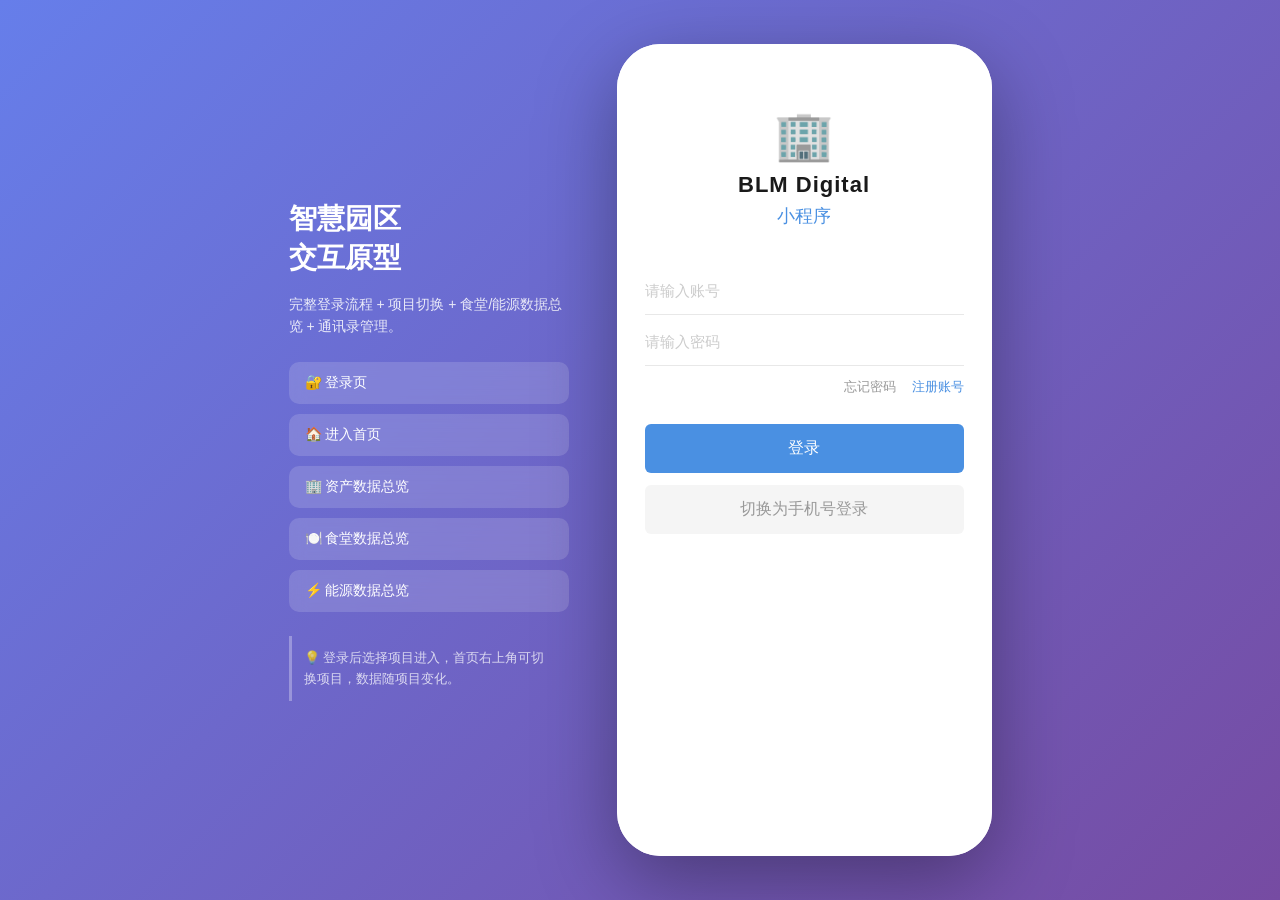
==== prototype/index.html @ b4791359 "机管局小程序" ====
<!DOCTYPE html>
<html lang="zh-CN">
<head>
  <meta charset="UTF-8" />
  <meta name="viewport" content="width=device-width, initial-scale=1.0, maximum-scale=1.0, user-scalable=no" />
  <title>延安东路300号 - 交互原型</title>
  <link rel="stylesheet" href="css/style.css" />
  <link rel="stylesheet" href="css/auth.css" />
</head>
<body>
  <div class="prototype-shell">
    <aside class="sidebar">
      <h1>智慧园区<br/>交互原型</h1>
      <p class="sidebar-desc">完整登录流程 + 项目切换 + 食堂/能源数据总览 + 通讯录管理。</p>
      <div class="guide-list">
        <div class="guide-item" onclick="App.goLogin()">🔐 登录页</div>
        <div class="guide-item" onclick="App.enterApp('p1')">🏠 进入首页</div>
        <div class="guide-item" onclick="App.openSubPage('assetData')">🏢 资产数据总览</div>
        <div class="guide-item" onclick="App.openSubPage('canteenData')">🍽️ 食堂数据总览</div>
        <div class="guide-item" onclick="App.openSubPage('energyData')">⚡ 能源数据总览</div>
      </div>
      <div class="guide-tip">💡 登录后选择项目进入，首页右上角可切换项目，数据随项目变化。</div>
    </aside>

    <div class="phone-frame">
      <div id="status-bar" class="status-bar">
        <span>12:00</span>
        <span class="status-icons">📶 🔋</span>
      </div>

      <div id="nav-bar" class="nav-bar hidden">
        <button class="nav-back" onclick="App.handleBack()">‹ 返回</button>
        <span id="nav-title" class="nav-title"></span>
        <span class="nav-placeholder"></span>
      </div>

      <div id="screen" class="screen"></div>

      <div id="tab-bar" class="tab-bar hidden">
        <div class="tab-item" data-tab="home" onclick="App.switchTab('home')">
          <span class="tab-icon">🏠</span><span>首页</span>
        </div>
        <div class="tab-item" data-tab="collab" onclick="App.switchTab('collab')">
          <span class="tab-icon">🤝</span><span>协作</span>
        </div>
        <div class="tab-item" data-tab="data" onclick="App.switchTab('data')">
          <span class="tab-icon">📊</span><span>数据</span>
        </div>
        <div class="tab-item" data-tab="mine" onclick="App.switchTab('mine')">
          <span class="tab-icon">👤</span><span>我的</span>
        </div>
      </div>
    </div>
  </div>

  <div id="project-mask" class="mask" onclick="App.toggleProjectPicker(false)">
    <div class="picker-panel" onclick="event.stopPropagation()">
      <div class="picker-title">切换项目</div>
      <div id="project-list"></div>
    </div>
  </div>

  <div id="contact-modal" class="mask" onclick="App.closeContactModal()">
    <div class="modal-panel" onclick="event.stopPropagation()">
      <div class="modal-title" id="contact-modal-title">添加联系人</div>
      <div class="form-group"><label>姓名</label><input id="cf-name" placeholder="请输入姓名" /></div>
      <div class="form-group"><label>部门</label><input id="cf-dept" placeholder="请输入部门" /></div>
      <div class="form-group"><label>手机号</label><input id="cf-phone" placeholder="请输入手机号" /></div>
      <div class="modal-actions">
        <button class="btn-secondary" onclick="App.closeContactModal()">取消</button>
        <button class="btn-primary" onclick="App.saveContact()">保存</button>
      </div>
    </div>
  </div>

  <div id="toast" class="toast"></div>
  <script src="js/app.js"></script>
</body>
</html>
---- prototype/css/style.css ----
* { box-sizing: border-box; margin: 0; padding: 0; }

body {
  font-family: -apple-system, BlinkMacSystemFont, 'Segoe UI', 'PingFang SC', 'Microsoft YaHei', sans-serif;
  background: linear-gradient(135deg, #667eea 0%, #764ba2 100%);
  min-height: 100vh;
  color: #333;
}

.prototype-shell {
  display: flex;
  align-items: center;
  justify-content: center;
  gap: 48px;
  min-height: 100vh;
  padding: 32px;
}

.sidebar {
  width: 280px;
  color: #fff;
  flex-shrink: 0;
}

.sidebar h1 {
  font-size: 28px;
  line-height: 1.4;
  margin-bottom: 16px;
}

.sidebar-desc {
  font-size: 14px;
  opacity: 0.85;
  line-height: 1.6;
  margin-bottom: 24px;
}

.guide-list { display: flex; flex-direction: column; gap: 10px; margin-bottom: 24px; }

.guide-item {
  background: rgba(255,255,255,0.15);
  backdrop-filter: blur(8px);
  border-radius: 10px;
  padding: 12px 16px;
  font-size: 14px;
  cursor: pointer;
  transition: background 0.2s;
}

.guide-item:hover { background: rgba(255,255,255,0.28); }

.guide-tip {
  font-size: 13px;
  opacity: 0.75;
  line-height: 1.6;
  padding: 12px;
  border-left: 3px solid rgba(255,255,255,0.4);
}

.phone-frame {
  width: 375px;
  height: 812px;
  background: #F5F6FA;
  border-radius: 44px;
  box-shadow: 0 24px 80px rgba(0,0,0,0.35), inset 0 0 0 2px rgba(255,255,255,0.1);
  overflow: hidden;
  display: flex;
  flex-direction: column;
  position: relative;
  flex-shrink: 0;
}

.phone-notch { display: none; }

.status-bar {
  display: flex;
  justify-content: space-between;
  align-items: center;
  padding: 12px 24px 4px;
  font-size: 13px;
  font-weight: 600;
  background: #E8F4FD;
  flex-shrink: 0;
}

.nav-bar {
  display: flex;
  align-items: center;
  justify-content: space-between;
  padding: 8px 12px;
  background: #fff;
  border-bottom: 1px solid #eee;
  flex-shrink: 0;
}

.nav-bar.hidden { display: none; }

.nav-back {
  border: none;
  background: none;
  font-size: 16px;
  color: #4A90E2;
  cursor: pointer;
  padding: 4px 8px;
}

.nav-title { font-size: 16px; font-weight: 600; }

.nav-placeholder { width: 48px; }

.screen {
  flex: 1;
  overflow-y: auto;
  overflow-x: hidden;
  -webkit-overflow-scrolling: touch;
}

.screen::-webkit-scrollbar { width: 0; }

.tab-bar {
  display: flex;
  background: #fff;
  border-top: 1px solid #eee;
  padding: 6px 0 20px;
  flex-shrink: 0;
}

.tab-item {
  flex: 1;
  display: flex;
  flex-direction: column;
  align-items: center;
  gap: 2px;
  font-size: 11px;
  color: #999;
  cursor: pointer;
  padding: 4px 0;
  transition: color 0.2s;
}

.tab-item.active { color: #4A90E2; }

.tab-icon { font-size: 22px; }

/* Home */
.home-header {
  display: flex;
  align-items: center;
  justify-content: space-between;
  padding: 8px 16px 12px;
  background: linear-gradient(180deg, #E8F4FD, #D6EBFA);
}

.project-switcher {
  display: flex;
  align-items: center;
  gap: 4px;
  cursor: pointer;
}

.project-name {
  font-size: 16px;
  font-weight: 600;
  max-width: 200px;
  overflow: hidden;
  text-overflow: ellipsis;
  white-space: nowrap;
}

.arrow { font-size: 10px; color: #666; }

.notify-btn {
  position: relative;
  font-size: 22px;
  cursor: pointer;
  padding: 4px;
}

.badge {
  position: absolute;
  top: -2px;
  right: -6px;
  min-width: 16px;
  height: 16px;
  background: #FF4D4F;
  color: #fff;
  font-size: 10px;
  border-radius: 8px;
  display: flex;
  align-items: center;
  justify-content: center;
  padding: 0 4px;
}

.carousel-wrap {
  position: relative;
  background: linear-gradient(180deg, #D6EBFA, #F5F6FA);
  padding: 0 16px 12px;
  overflow: hidden;
}

.carousel-track {
  display: flex;
  transition: transform 0.5s ease;
}

.carousel-slide {
  min-width: 100%;
  height: 160px;
  border-radius: 12px;
  overflow: hidden;
  position: relative;
}

.carousel-slide img {
  width: 100%;
  height: 100%;
  object-fit: cover;
}

.carousel-caption {
  position: absolute;
  bottom: 0;
  left: 0;
  right: 0;
  padding: 12px 16px;
  background: linear-gradient(transparent, rgba(0,0,0,0.55));
  color: #fff;
  font-size: 13px;
}

.carousel-dots {
  display: flex;
  justify-content: center;
  gap: 6px;
  margin-top: 8px;
}

.carousel-dot {
  width: 6px;
  height: 6px;
  border-radius: 50%;
  background: rgba(0,0,0,0.2);
  cursor: pointer;
  transition: all 0.3s;
}

.carousel-dot.active {
  width: 18px;
  border-radius: 3px;
  background: #4A90E2;
}

.page-body { padding: 0 12px 16px; }

.card {
  background: #fff;
  border-radius: 12px;
  padding: 16px;
  margin-bottom: 10px;
  box-shadow: 0 1px 6px rgba(0,0,0,0.04);
}

.card-title {
  font-size: 16px;
  font-weight: 600;
  margin-bottom: 12px;
  display: flex;
  justify-content: space-between;
  align-items: center;
}

.more { font-size: 12px; color: #4A90E2; font-weight: 400; cursor: pointer; }

.overview-grid {
  display: grid;
  grid-template-columns: 1fr 1fr;
  gap: 10px;
}

.overview-item {
  background: #F8FAFC;
  border-radius: 8px;
  padding: 12px;
  text-align: center;
}

.ov-val { font-size: 22px; font-weight: 700; margin-bottom: 4px; }
.ov-val.highlight { color: #FF6B35; }
.ov-val.pass { color: #52C41A; font-size: 18px; }
.ov-val.small { font-size: 14px; }
.ov-label { font-size: 12px; color: #999; }

.asset-stats {
  display: flex;
  justify-content: space-around;
  padding-bottom: 12px;
  margin-bottom: 12px;
  border-bottom: 1px solid #f0f0f0;
  text-align: center;
}

.as-num { font-size: 18px; font-weight: 700; }
.as-num.green { color: #52C41A; }
.as-num.orange { color: #FA8C16; }
.as-num.gray { color: #999; }
.as-label { font-size: 11px; color: #999; margin-top: 2px; }

.icon-grid { display: grid; gap: 8px; }
.icon-grid.cols-3 { grid-template-columns: repeat(3, 1fr); }
.icon-grid.cols-4 { grid-template-columns: repeat(4, 1fr); }

.icon-item {
  display: flex;
  flex-direction: column;
  align-items: center;
  padding: 8px 4px;
  cursor: pointer;
  border-radius: 8px;
  transition: background 0.15s;
}

.icon-item:active { background: #f5f5f5; }

.icon-emoji { font-size: 28px; margin-bottom: 4px; }

.icon-circle {
  width: 48px;
  height: 48px;
  border-radius: 12px;
  display: flex;
  align-items: center;
  justify-content: center;
  font-size: 22px;
  margin-bottom: 6px;
}

.icon-name { font-size: 11px; color: #666; }
.icon-count { font-size: 14px; font-weight: 600; color: #4A90E2; }

.energy-row, .canteen-row {
  display: flex;
  align-items: center;
  text-align: center;
}

.energy-row > div, .canteen-row > div { flex: 1; }

.divider { width: 1px; height: 36px; background: #eee; }

.en-label, .can-label { font-size: 13px; color: #666; margin-bottom: 6px; }
.en-val { font-size: 22px; font-weight: 700; color: #4A90E2; }
.status-pass { color: #52C41A; font-weight: 500; font-size: 14px; }

/* Collab / Mine headers */
.sub-header { padding: 20px 16px 12px; }
.sub-header-title { font-size: 22px; font-weight: 700; margin-bottom: 4px; }
.sub-header-desc { font-size: 13px; color: #999; }

.menu-card {
  display: flex;
  align-items: center;
  background: #fff;
  border-radius: 12px;
  padding: 16px;
  margin-bottom: 10px;
  box-shadow: 0 1px 6px rgba(0,0,0,0.04);
  cursor: pointer;
  transition: transform 0.1s;
}

.menu-card:active { transform: scale(0.98); }

.menu-icon {
  width: 44px;
  height: 44px;
  border-radius: 12px;
  display: flex;
  align-items: center;
  justify-content: center;
  font-size: 22px;
  margin-right: 12px;
}

.menu-icon.todo { background: #FFF7E6; }
.menu-icon.workorder { background: #E6F7FF; }
.menu-icon.message { background: #F9F0FF; }

.menu-info { flex: 1; }
.menu-name { font-size: 16px; font-weight: 600; margin-bottom: 2px; }
.menu-desc { font-size: 12px; color: #999; }

.menu-right { display: flex; align-items: center; gap: 8px; }
.chevron { color: #ccc; font-size: 20px; }

/* Data */
.stats-grid {
  display: grid;
  grid-template-columns: 1fr 1fr;
  gap: 10px;
}

.stat-box {
  background: #F8FAFC;
  border-radius: 8px;
  padding: 14px;
  text-align: center;
}

.stat-val { font-size: 22px; font-weight: 700; color: #4A90E2; margin-bottom: 4px; }
.stat-val.small { font-size: 16px; }
.stat-label { font-size: 12px; color: #999; }

.module-header {
  display: flex;
  justify-content: space-between;
  align-items: center;
  margin-bottom: 10px;
}

.module-title { font-size: 16px; font-weight: 600; }

.trend {
  font-size: 12px;
  padding: 2px 8px;
  border-radius: 4px;
}

.trend.up { color: #52C41A; background: #F6FFED; }
.trend.down { color: #FF4D4F; background: #FFF1F0; }

.module-total {
  display: flex;
  align-items: baseline;
  gap: 8px;
  padding-bottom: 10px;
  margin-bottom: 10px;
  border-bottom: 1px solid #f0f0f0;
}

.total-label { font-size: 13px; color: #999; }
.total-value { font-size: 24px; font-weight: 700; }

.module-item {
  display: flex;
  justify-content: space-between;
  padding: 6px 0;
  font-size: 14px;
}

.item-name { color: #666; }
.item-value { font-weight: 600; }

/* Mine */
.profile-header {
  display: flex;
  align-items: center;
  padding: 28px 20px 24px;
  background: linear-gradient(135deg, #4A90E2, #67B8FF);
}

.avatar {
  width: 64px;
  height: 64px;
  border-radius: 50%;
  background: rgba(255,255,255,0.3);
  border: 2px solid rgba(255,255,255,0.6);
  display: flex;
  align-items: center;
  justify-content: center;
  font-size: 26px;
  font-weight: 700;
  color: #fff;
  margin-right: 14px;
}

.profile-name { font-size: 22px; font-weight: 700; color: #fff; margin-bottom: 4px; }
.profile-role { font-size: 13px; color: rgba(255,255,255,0.85); }

.info-card { margin-top: -8px; position: relative; z-index: 1; }

.info-row {
  display: flex;
  justify-content: space-between;
  padding: 14px 0;
  border-bottom: 1px solid #f5f5f5;
  font-size: 14px;
}

.info-row:last-child { border-bottom: none; }
.info-label { color: #999; }
.info-value { font-weight: 500; max-width: 200px; text-align: right; }

.list-row {
  display: flex;
  align-items: center;
  background: #fff;
  border-radius: 12px;
  padding: 14px 16px;
  margin-bottom: 8px;
  cursor: pointer;
  box-shadow: 0 1px 6px rgba(0,0,0,0.04);
}

.list-row:active { background: #fafafa; }
.list-row-icon { font-size: 22px; margin-right: 12px; }
.list-row-name { flex: 1; font-size: 15px; }

/* Sub pages */
.list-card {
  background: #fff;
  border-radius: 12px;
  padding: 14px 16px;
  margin-bottom: 8px;
  box-shadow: 0 1px 6px rgba(0,0,0,0.04);
  cursor: pointer;
}

.list-card.unread { background: #FAFCFF; }
.list-card.unread-notify { background: #FFFAF0; border-left: 3px solid #FA8C16; }

.list-card-header {
  display: flex;
  justify-content: space-between;
  margin-bottom: 6px;
}

.list-card-title { font-size: 15px; font-weight: 600; }
.list-card-time { font-size: 12px; color: #999; }
.list-card-desc { font-size: 13px; color: #666; line-height: 1.5; }

.todo-dot {
  width: 8px;
  height: 8px;
  border-radius: 50%;
  background: #FF6B35;
  display: inline-block;
  margin-right: 8px;
}

.tag {
  display: inline-block;
  font-size: 11px;
  color: #4A90E2;
  background: #E6F4FF;
  padding: 2px 8px;
  border-radius: 4px;
  margin-right: 8px;
}

.status-tag {
  font-size: 11px;
  padding: 2px 8px;
  border-radius: 4px;
}

.status-tag.waiting { color: #FA8C16; background: #FFF7E6; }
.status-tag.processing { color: #4A90E2; background: #E6F4FF; }
.status-tag.done { color: #52C41A; background: #F6FFED; }

.msg-row {
  display: flex;
  align-items: flex-start;
  gap: 12px;
}

.msg-avatar {
  width: 40px;
  height: 40px;
  border-radius: 50%;
  background: #4A90E2;
  color: #fff;
  display: flex;
  align-items: center;
  justify-content: center;
  font-weight: 600;
  flex-shrink: 0;
}

.contact-row {
  display: flex;
  align-items: center;
  background: #fff;
  border-radius: 12px;
  padding: 12px 16px;
  margin-bottom: 8px;
  box-shadow: 0 1px 4px rgba(0,0,0,0.03);
}

.contact-avatar {
  width: 40px;
  height: 40px;
  border-radius: 50%;
  background: linear-gradient(135deg, #4A90E2, #67B8FF);
  color: #fff;
  display: flex;
  align-items: center;
  justify-content: center;
  font-weight: 600;
  margin-right: 12px;
}

.contact-info { flex: 1; }
.contact-name { font-size: 15px; font-weight: 600; }
.contact-dept { font-size: 12px; color: #999; }

.call-btn {
  font-size: 22px;
  cursor: pointer;
  padding: 4px;
}

.search-box {
  margin: 0 12px 8px;
  background: #fff;
  border-radius: 20px;
  padding: 10px 16px;
}

.search-box input {
  border: none;
  outline: none;
  width: 100%;
  font-size: 14px;
  background: #F5F6FA;
  border-radius: 16px;
  padding: 8px 14px;
}

.profile-detail .info-row { padding: 16px 0; }

.empty { text-align: center; color: #999; padding: 40px; font-size: 14px; }

/* Modal */
.mask {
  display: none;
  position: fixed;
  inset: 0;
  background: rgba(0,0,0,0.4);
  z-index: 100;
  align-items: flex-start;
  justify-content: center;
  padding-top: 120px;
}

.mask.show { display: flex; }

.picker-panel {
  background: #fff;
  width: 340px;
  border-radius: 0 0 16px 16px;
  overflow: hidden;
}

.picker-title {
  font-size: 13px;
  color: #999;
  padding: 12px 20px 8px;
}

.picker-item {
  display: flex;
  justify-content: space-between;
  align-items: center;
  padding: 14px 20px;
  cursor: pointer;
  font-size: 15px;
}

.picker-item:hover { background: #f5f5f5; }
.picker-item.active { color: #4A90E2; background: #F0F7FF; }

.toast {
  position: fixed;
  bottom: 80px;
  left: 50%;
  transform: translateX(-50%) translateY(20px);
  background: rgba(0,0,0,0.75);
  color: #fff;
  padding: 10px 20px;
  border-radius: 20px;
  font-size: 14px;
  opacity: 0;
  transition: all 0.3s;
  z-index: 200;
  pointer-events: none;
  white-space: nowrap;
}

.toast.show {
  opacity: 1;
  transform: translateX(-50%) translateY(0);
}

@media (max-width: 768px) {
  .prototype-shell {
    flex-direction: column;
    padding: 16px;
    gap: 20px;
  }
  .sidebar { width: 100%; text-align: center; }
  .guide-list { flex-direction: row; flex-wrap: wrap; justify-content: center; }
  .phone-frame {
    width: 100%;
    max-width: 375px;
    height: 80vh;
    border-radius: 24px;
  }
}
---- prototype/css/auth.css ----
/* Auth pages */
.auth-page {
  min-height: 100%;
  background: #fff;
  padding: 24px 28px 32px;
}

.auth-logo {
  text-align: center;
  padding: 40px 0 32px;
}

.auth-logo-icon {
  font-size: 48px;
  margin-bottom: 8px;
}

.auth-logo-text {
  font-size: 22px;
  font-weight: 700;
  color: #1a1a1a;
  letter-spacing: 1px;
}

.auth-logo-sub {
  font-size: 18px;
  color: #4A90E2;
  margin-top: 6px;
  font-weight: 500;
}

.auth-form { margin-top: 8px; }

.auth-input-wrap {
  border-bottom: 1px solid #e8e8e8;
  padding: 14px 0;
  margin-bottom: 4px;
}

.auth-input-wrap input {
  width: 100%;
  border: none;
  outline: none;
  font-size: 15px;
  background: transparent;
}

.auth-input-wrap input::placeholder { color: #ccc; }

.auth-links {
  display: flex;
  justify-content: flex-end;
  gap: 16px;
  margin: 12px 0 28px;
  font-size: 13px;
}

.auth-links a { color: #999; cursor: pointer; text-decoration: none; }
.auth-links a.primary { color: #4A90E2; }

.btn-block {
  width: 100%;
  border: none;
  border-radius: 6px;
  padding: 14px;
  font-size: 16px;
  cursor: pointer;
  margin-bottom: 12px;
}

.btn-primary { background: #4A90E2; color: #fff; }
.btn-primary:active { background: #3a7bc8; }
.btn-secondary { background: #f0f0f0; color: #666; }
.btn-outline { background: #f5f5f5; color: #999; }

/* Forgot / Register */
.form-page {
  min-height: 100%;
  background: #E8F4FD;
  padding: 16px 20px 32px;
}

.form-page-title {
  text-align: center;
  font-size: 17px;
  font-weight: 600;
  padding: 12px 0 20px;
}

.form-group {
  margin-bottom: 16px;
}

.form-group label {
  display: block;
  font-size: 14px;
  color: #333;
  margin-bottom: 8px;
}

.form-group input {
  width: 100%;
  border: none;
  border-radius: 8px;
  padding: 14px 16px;
  font-size: 14px;
  background: #fff;
  outline: none;
}

.form-hint {
  font-size: 12px;
  color: #999;
  margin-top: 6px;
  line-height: 1.5;
}

.form-hint.warn { color: #FF6B35; }

.input-with-btn {
  display: flex;
  gap: 10px;
}

.input-with-btn input { flex: 1; }

.btn-code {
  white-space: nowrap;
  border: 1px solid #4A90E2;
  background: #fff;
  color: #4A90E2;
  border-radius: 8px;
  padding: 0 14px;
  font-size: 13px;
  cursor: pointer;
}

.pwd-toggle {
  position: relative;
}

.pwd-toggle input { padding-right: 40px; }

.pwd-eye {
  position: absolute;
  right: 14px;
  top: 50%;
  transform: translateY(-50%);
  cursor: pointer;
  color: #999;
  font-size: 16px;
}

/* Project select */
.select-project-page {
  min-height: 100%;
  background: #E8F4FD;
  padding: 20px;
  display: flex;
  flex-direction: column;
}

.select-welcome {
  font-size: 22px;
  font-weight: 700;
  color: #4A90E2;
  margin: 20px 0 8px;
  line-height: 1.4;
}

.select-hint {
  font-size: 14px;
  color: #666;
  margin-bottom: 24px;
}

.project-card {
  display: flex;
  align-items: center;
  background: #fff;
  border: 2px solid #e8e8e8;
  border-radius: 10px;
  padding: 16px;
  margin-bottom: 12px;
  cursor: pointer;
  transition: border-color 0.2s;
}

.project-card.selected {
  border-color: #4A90E2;
  background: #F0F7FF;
}

.project-card-icon {
  width: 48px;
  height: 48px;
  border: 1px solid #ddd;
  border-radius: 8px;
  display: flex;
  align-items: center;
  justify-content: center;
  font-size: 24px;
  margin-right: 14px;
  background: #fafafa;
}

.project-card-info { flex: 1; }
.project-card-name { font-size: 16px; font-weight: 600; margin-bottom: 4px; }
.project-card-meta { font-size: 12px; color: #999; }

.select-enter {
  margin-top: auto;
  padding-top: 24px;
}

/* Collab icon grid */
.collab-grid {
  display: grid;
  grid-template-columns: repeat(3, 1fr);
  gap: 16px;
  padding: 8px 0;
}

.collab-grid.cols-2 {
  grid-template-columns: repeat(2, 1fr);
  max-width: 240px;
  margin: 0 auto;
}

.collab-icon-item {
  display: flex;
  flex-direction: column;
  align-items: center;
  cursor: pointer;
  position: relative;
}

.collab-icon-box {
  width: 56px;
  height: 56px;
  border-radius: 16px;
  display: flex;
  align-items: center;
  justify-content: center;
  font-size: 26px;
  margin-bottom: 8px;
}

.collab-icon-box.todo { background: #FFF7E6; }
.collab-icon-box.workorder { background: #E6F7FF; }
.collab-icon-box.message { background: #F9F0FF; }

.collab-icon-name { font-size: 13px; color: #333; }

.collab-icon-item .badge {
  position: absolute;
  top: -2px;
  right: calc(50% - 36px);
}

/* Data overview pages */
.data-overview-page { background: #F5F6FA; min-height: 100%; }

.seg-tabs {
  display: flex;
  background: #fff;
  border-bottom: 1px solid #eee;
}

.seg-tab {
  flex: 1;
  text-align: center;
  padding: 14px;
  font-size: 15px;
  color: #666;
  cursor: pointer;
  position: relative;
}

.seg-tab.active { color: #4A90E2; font-weight: 600; }

.seg-tab.active::after {
  content: '';
  position: absolute;
  bottom: 0;
  left: 50%;
  transform: translateX(-50%);
  width: 40px;
  height: 3px;
  background: #4A90E2;
  border-radius: 2px;
}

.kpi-row {
  display: grid;
  grid-template-columns: repeat(4, 1fr);
  gap: 8px;
  padding: 16px 12px;
  background: #fff;
}

.kpi-item { text-align: center; }
.kpi-val { font-size: 16px; font-weight: 700; margin-bottom: 4px; }
.kpi-val.blue { color: #4A90E2; }
.kpi-val.orange { color: #FA8C16; }
.kpi-label { font-size: 10px; color: #999; line-height: 1.3; }

.chart-card {
  background: #fff;
  margin: 10px 12px;
  border-radius: 12px;
  padding: 16px;
  box-shadow: 0 1px 4px rgba(0,0,0,0.04);
}

.chart-card-header {
  display: flex;
  justify-content: space-between;
  align-items: center;
  margin-bottom: 16px;
}

.chart-card-title { font-size: 15px; font-weight: 600; }

.toggle-group {
  display: flex;
  background: #f5f5f5;
  border-radius: 6px;
  overflow: hidden;
}

.toggle-btn {
  padding: 4px 12px;
  font-size: 12px;
  color: #666;
  cursor: pointer;
  border: none;
  background: transparent;
}

.toggle-btn.active {
  background: #4A90E2;
  color: #fff;
  border-radius: 6px;
}

.pie-wrap {
  display: flex;
  align-items: center;
  justify-content: center;
  position: relative;
  padding: 12px 0;
}

.pie-center {
  position: absolute;
  text-align: center;
  font-size: 12px;
  color: #666;
}

.pie-center strong { display: block; font-size: 18px; color: #333; }

.monitor-row {
  display: flex;
  justify-content: space-around;
  text-align: center;
}

.monitor-item .mon-label { font-size: 12px; color: #666; margin-bottom: 8px; }

.filter-group {
  display: flex;
  gap: 6px;
}

.filter-btn {
  padding: 4px 10px;
  font-size: 12px;
  border: 1px solid #e8e8e8;
  border-radius: 4px;
  background: #fff;
  color: #666;
  cursor: pointer;
}

.filter-btn.active {
  background: #4A90E2;
  color: #fff;
  border-color: #4A90E2;
}

.energy-summary {
  display: flex;
  align-items: flex-start;
  justify-content: space-between;
  margin-bottom: 16px;
}

.energy-big {
  font-size: 36px;
  font-weight: 700;
  color: #4A90E2;
}

.energy-big span { font-size: 14px; font-weight: 400; }

.energy-compare {
  text-align: right;
  font-size: 12px;
  color: #999;
}

.energy-compare .up { color: #4A90E2; }

.chart-legend {
  display: flex;
  justify-content: center;
  gap: 20px;
  margin-bottom: 8px;
  font-size: 12px;
}

.legend-item { display: flex; align-items: center; gap: 6px; }
.legend-dot { width: 10px; height: 10px; border-radius: 50%; }
.legend-dot.blue { background: #4A90E2; }
.legend-dot.orange { background: #FA8C16; }

.data-table {
  width: 100%;
  font-size: 13px;
  margin-top: 12px;
}

.data-table th {
  text-align: left;
  color: #999;
  font-weight: 400;
  padding: 8px 0;
  border-bottom: 1px solid #f0f0f0;
}

.data-table td {
  padding: 10px 0;
  border-bottom: 1px solid #f5f5f5;
}

/* Contact CRUD */
.contact-actions {
  display: flex;
  gap: 8px;
}

.contact-action-btn {
  font-size: 13px;
  padding: 4px 10px;
  border-radius: 4px;
  border: none;
  cursor: pointer;
}

.contact-action-btn.edit { background: #E6F4FF; color: #4A90E2; }
.contact-action-btn.delete { background: #FFF1F0; color: #FF4D4F; }

.contacts-header {
  display: flex;
  justify-content: space-between;
  align-items: center;
  padding: 12px 16px 0;
}

.btn-add-contact {
  background: #4A90E2;
  color: #fff;
  border: none;
  border-radius: 16px;
  padding: 6px 14px;
  font-size: 13px;
  cursor: pointer;
}

.modal-panel {
  background: #fff;
  width: 320px;
  border-radius: 16px;
  padding: 24px 20px;
  margin: auto;
  align-self: center;
}

.modal-title {
  font-size: 17px;
  font-weight: 600;
  text-align: center;
  margin-bottom: 20px;
}

.modal-actions {
  display: flex;
  gap: 12px;
  margin-top: 8px;
}

.modal-actions button { flex: 1; border-radius: 8px; padding: 12px; border: none; cursor: pointer; font-size: 15px; }

#contact-modal.mask {
  align-items: center;
  justify-content: center;
  padding-top: 0;
}

.mine-menu-group {
  background: #fff;
  border-radius: 12px;
  overflow: hidden;
  margin-bottom: 12px;
  box-shadow: 0 1px 6px rgba(0,0,0,0.04);
}

.mine-menu-item {
  display: flex;
  align-items: center;
  padding: 16px;
  border-bottom: 1px solid #f5f5f5;
  cursor: pointer;
}

.mine-menu-item:last-child { border-bottom: none; }
.mine-menu-item:active { background: #fafafa; }

.mine-menu-icon { font-size: 20px; margin-right: 12px; width: 24px; text-align: center; }
.mine-menu-name { flex: 1; font-size: 15px; }

.canteen-home-stats {
  display: flex;
  justify-content: space-around;
  text-align: center;
  padding: 8px 0;
}

.canteen-stat-val { font-size: 20px; font-weight: 700; color: #4A90E2; }
.canteen-stat-label { font-size: 12px; color: #999; margin-top: 4px; }

.tab-bar.hidden { display: none !important; }
.status-bar.hidden { display: none; }

.menu-placeholder {
  padding: 40px 20px;
  text-align: center;
  color: #999;
  font-size: 14px;
}

.profile-sub {
  font-size: 13px;
  color: rgba(255, 255, 255, 0.9);
  margin: 4px 0 2px;
}

.btn-logout {
  width: 100%;
  border: none;
  background: #fff;
  color: #FF4D4F;
  border-radius: 12px;
  padding: 14px;
  font-size: 15px;
  cursor: pointer;
  box-shadow: 0 1px 6px rgba(0, 0, 0, 0.04);
  margin-top: 8px;
}

.btn-logout:active { background: #FFF1F0; }

.chart-legend-wrap {
  display: flex;
  flex-wrap: wrap;
  gap: 8px;
  justify-content: center;
  font-size: 11px;
  margin-top: 10px;
}

.legend-tag { white-space: nowrap; }

.asset-area-label {
  font-size: 13px;
  color: #666;
  margin-bottom: 12px;
  padding-left: 4px;
}

.rank-row {
  display: flex;
  align-items: center;
  gap: 8px;
  margin-bottom: 10px;
  font-size: 12px;
}

.rank-num {
  width: 22px;
  height: 22px;
  border-radius: 50%;
  background: #4A90E2;
  color: #fff;
  display: flex;
  align-items: center;
  justify-content: center;
  font-size: 11px;
  flex-shrink: 0;
}

.rank-num.gold { background: #FA8C16; }

.rank-name { width: 48px; flex-shrink: 0; color: #333; }

.rank-bar-wrap {
  flex: 1;
  height: 8px;
  background: #f0f0f0;
  border-radius: 4px;
  overflow: hidden;
}

.rank-bar {
  height: 100%;
  background: #4A90E2;
  border-radius: 4px;
}

.rank-bar.orange { background: #FA8C16; }

.rank-val {
  width: 72px;
  text-align: right;
  font-size: 10px;
  color: #666;
  flex-shrink: 0;
}

.menu-page { padding: 12px; }

.menu-info-box {
  background: #fff;
  border: 1px solid #e8e8e8;
  border-radius: 8px;
  padding: 12px 16px;
  font-size: 13px;
  color: #333;
  line-height: 1.8;
  margin-bottom: 12px;
}

.meal-tabs {
  display: flex;
  gap: 0;
  margin-bottom: 12px;
  background: #fff;
  border-radius: 8px;
  overflow: hidden;
  border: 1px solid #e8e8e8;
}

.meal-tab {
  flex: 1;
  border: none;
  background: #fff;
  padding: 10px;
  font-size: 14px;
  color: #666;
  cursor: pointer;
}

.meal-tab.active {
  background: #4A90E2;
  color: #fff;
}

.menu-table-wrap {
  background: #fff;
  border-radius: 8px;
  overflow: hidden;
  border: 1px solid #e8e8e8;
}

.menu-table {
  width: 100%;
  border-collapse: collapse;
  font-size: 13px;
}

.menu-table th {
  background: #f8f8f8;
  padding: 10px 8px;
  text-align: left;
  font-weight: 500;
  color: #666;
  border-bottom: 1px solid #eee;
}

.menu-table td {
  padding: 10px 8px;
  border-bottom: 1px solid #f5f5f5;
  color: #333;
}

.stat-val.highlight { color: #FF6B35; }

/* Home overview modules */
.overview-module-grid {
  display: grid;
  grid-template-columns: 1fr 1fr;
  gap: 10px;
}

.overview-module-card {
  background: #F8FAFC;
  border-radius: 10px;
  padding: 14px 12px 12px;
  position: relative;
  text-align: center;
}

.module-tag {
  display: inline-block;
  font-size: 11px;
  padding: 2px 10px;
  border-radius: 4px;
  margin-bottom: 10px;
}

.tag-asset { color: #4A90E2; background: #E6F4FF; }
.tag-property { color: #FA8C16; background: #FFF7E6; }
.tag-energy { color: #52C41A; background: #F6FFED; }
.tag-canteen { color: #9254DE; background: #F9F0FF; }

.module-metrics { display: flex; flex-direction: column; gap: 10px; }
.module-metrics.single { justify-content: center; min-height: 60px; }
.mm-label { font-size: 11px; color: #999; margin-bottom: 4px; }
.mm-val { font-size: 18px; font-weight: 700; }
.mm-val.blue { color: #4A90E2; }
.mm-val.orange { color: #FA8C16; }

/* Data module sections */
.module-section { margin-bottom: 16px; }
.module-section-title {
  font-size: 16px;
  font-weight: 600;
  color: #1A1A1A;
  margin-bottom: 10px;
  display: flex;
  align-items: center;
  gap: 6px;
}
.module-section-icon { font-size: 12px; }
.module-section-icon.asset { color: #4A90E2; }
.module-section-icon.property { color: #FA8C16; }
.module-section-icon.energy { color: #52C41A; }
.module-section-icon.canteen { color: #9254DE; }

/* Messages page */
.message-page { background: #F5F6FA; min-height: 100%; }
.msg-search-bar {
  display: flex;
  gap: 8px;
  padding: 10px 12px;
  background: #fff;
}
.msg-search-input {
  flex: 1;
  display: flex;
  align-items: center;
  background: #F5F6FA;
  border-radius: 20px;
  padding: 0 12px;
}
.search-icon { font-size: 14px; margin-right: 6px; }
.msg-search-input input {
  flex: 1;
  border: none;
  background: transparent;
  outline: none;
  font-size: 13px;
  padding: 10px 0;
}
.msg-search-btn {
  border: none;
  background: transparent;
  color: #4A90E2;
  font-size: 14px;
  cursor: pointer;
  white-space: nowrap;
}
.msg-tabs {
  display: flex;
  align-items: center;
  background: #fff;
  border-bottom: 1px solid #eee;
  padding: 0 12px;
}
.msg-tab {
  flex: 1;
  text-align: center;
  padding: 12px 4px;
  font-size: 14px;
  color: #666;
  cursor: pointer;
  position: relative;
}
.msg-tab.active { color: #4A90E2; font-weight: 600; }
.msg-tab.active::after {
  content: '';
  position: absolute;
  bottom: 0;
  left: 50%;
  transform: translateX(-50%);
  width: 32px;
  height: 2px;
  background: #4A90E2;
}
.tab-badge {
  display: inline-block;
  min-width: 16px;
  height: 16px;
  line-height: 16px;
  font-size: 10px;
  border-radius: 8px;
  color: #fff;
  margin-left: 4px;
  padding: 0 4px;
}
.tab-badge.blue { background: #4A90E2; }
.tab-badge.red { background: #FF4D4F; }
.msg-tab-icon { font-size: 16px; padding: 0 8px; }
.msg-action-row { text-align: right; padding: 8px 12px; background: #fff; }
.btn-mark-all {
  border: none;
  background: #4A90E2;
  color: #fff;
  font-size: 12px;
  padding: 6px 14px;
  border-radius: 4px;
  cursor: pointer;
}
.msg-list { padding: 0 12px 12px; }
.msg-card {
  background: #fff;
  border-radius: 8px;
  padding: 14px;
  margin-bottom: 10px;
  cursor: pointer;
}
.msg-card-top {
  display: flex;
  align-items: center;
  gap: 8px;
  margin-bottom: 10px;
  font-size: 12px;
}
.msg-cat-tag {
  background: #FA8C16;
  color: #fff;
  padding: 2px 8px;
  border-radius: 3px;
  font-size: 11px;
}
.msg-card-time { flex: 1; color: #999; font-size: 11px; }
.msg-read-tag {
  font-size: 11px;
  padding: 2px 8px;
  border-radius: 3px;
}
.msg-read-tag.unread { background: #FF4D4F; color: #fff; }
.msg-read-tag.read { background: #f0f0f0; color: #999; }
.msg-card-content { font-size: 14px; color: #333; line-height: 1.6; }
.msg-footer { text-align: center; color: #ccc; font-size: 12px; padding: 16px; line-height: 1.8; }

/* Collab / Work order pages */
.collab-page { background: linear-gradient(180deg, #E8F4FD 0%, #F5F6FA 30%); min-height: 100%; }
.collab-main-tabs {
  display: flex;
  background: #fff;
  border-bottom: 1px solid #eee;
}
.collab-main-tab {
  flex: 1;
  text-align: center;
  padding: 14px 4px;
  font-size: 13px;
  color: #666;
  cursor: pointer;
}
.collab-main-tab.active { color: #4A90E2; font-weight: 600; border-bottom: 2px solid #4A90E2; }
.collab-filters {
  display: flex;
  gap: 8px;
  padding: 10px 12px;
  overflow-x: auto;
  background: #fff;
  flex-wrap: nowrap;
}
.collab-filters.scroll { background: transparent; }
.collab-filter {
  white-space: nowrap;
  border: 1px solid #4A90E2;
  background: #fff;
  color: #4A90E2;
  border-radius: 16px;
  padding: 6px 14px;
  font-size: 12px;
  cursor: pointer;
  flex-shrink: 0;
}
.collab-filter.active { background: #4A90E2; color: #fff; }
.wo-list { padding: 0 0 12px; }
.wo-card {
  background: #fff;
  padding: 14px 32px 14px 16px;
  border-bottom: 1px solid #f0f0f0;
  position: relative;
  cursor: pointer;
}
.wo-card-top {
  display: flex;
  align-items: center;
  gap: 8px;
  margin-bottom: 10px;
  font-size: 12px;
}
.wo-type-tag {
  padding: 2px 8px;
  border-radius: 3px;
  font-size: 11px;
  color: #fff;
}
.tag-blue { background: #4A90E2; }
.tag-orange { background: #FA8C16; }
.tag-green { background: #52C41A; }
.wo-time { flex: 1; color: #999; }
.wo-status { color: #666; }
.wo-field { font-size: 13px; color: #333; line-height: 1.8; }
.wo-arrow {
  position: absolute;
  right: 12px;
  top: 50%;
  transform: translateY(-50%);
  color: #ccc;
  font-size: 20px;
}
.wo-category-tabs {
  display: flex;
  overflow-x: auto;
  background: #fff;
  border-bottom: 1px solid #eee;
  padding: 0 8px;
}
.wo-cat-tab {
  white-space: nowrap;
  padding: 14px 12px;
  font-size: 13px;
  color: #666;
  cursor: pointer;
  flex-shrink: 0;
}
.wo-cat-tab.active { color: #4A90E2; font-weight: 600; border-bottom: 2px solid #4A90E2; }
.wo-list-page { background: linear-gradient(180deg, #E8F4FD 0%, #F5F6FA 25%); }

/* Energy icon grid (home) */
.energy-icon-grid {
  display: flex;
  justify-content: space-around;
  padding: 12px 0 4px;
}
.energy-icon-item {
  display: flex;
  flex-direction: column;
  align-items: center;
  cursor: pointer;
  padding: 8px 24px;
  border-radius: 8px;
}
.energy-icon-item:active { background: #f5f5f5; }
.energy-icon-circle {
  width: 56px;
  height: 56px;
  border-radius: 50%;
  display: flex;
  align-items: center;
  justify-content: center;
  font-size: 26px;
  margin-bottom: 8px;
}
.energy-icon-circle.water { background: #E6F7FF; }
.energy-icon-circle.electric { background: #FFF7E6; }
.energy-icon-name { font-size: 13px; color: #666; }

/* KPI cards (canteen data pages) */
.kpi-cards-row {
  display: grid;
  grid-template-columns: repeat(3, 1fr);
  gap: 8px;
  margin-bottom: 10px;
}
.kpi-cards-row.cols-4 { grid-template-columns: repeat(2, 1fr); }
.kpi-card {
  background: #fff;
  border-radius: 10px;
  padding: 12px 10px;
  box-shadow: 0 1px 4px rgba(0,0,0,0.04);
}
.kpi-card.small { padding: 10px 8px; }
.kpi-card-top {
  display: flex;
  justify-content: space-between;
  align-items: flex-start;
  font-size: 11px;
  color: #999;
  margin-bottom: 6px;
}
.kpi-icon { font-size: 16px; opacity: 0.6; }
.kpi-card-val {
  font-size: 18px;
  font-weight: 700;
  color: #333;
  margin-bottom: 4px;
  word-break: break-all;
}
.kpi-card.small .kpi-card-val { font-size: 16px; }
.kpi-card-trend { font-size: 10px; color: #52C41A; }
.kpi-card-trend.up { color: #52C41A; }

/* Horizontal bar charts */
.dual-chart-row {
  display: grid;
  grid-template-columns: 1fr 1fr;
  gap: 8px;
  margin: 0 12px 10px;
}
.hbar-chart {
  background: #fff;
  border-radius: 12px;
  padding: 12px;
  box-shadow: 0 1px 4px rgba(0,0,0,0.04);
}
.hbar-title {
  font-size: 13px;
  font-weight: 600;
  margin-bottom: 10px;
}
.hbar-row {
  display: flex;
  align-items: center;
  gap: 6px;
  margin-bottom: 6px;
  font-size: 11px;
}
.hbar-label { width: 28px; color: #666; flex-shrink: 0; }
.hbar-track {
  flex: 1;
  height: 10px;
  background: #f0f0f0;
  border-radius: 5px;
  overflow: hidden;
}
.hbar-fill {
  height: 100%;
  background: #4A90E2;
  border-radius: 5px;
}
.hbar-val { width: 20px; text-align: right; color: #666; flex-shrink: 0; }

/* Ops table & menu grid */
.ops-filters {
  display: flex;
  gap: 8px;
  flex-wrap: wrap;
}
.select-sm {
  font-size: 12px;
  padding: 4px 8px;
  border: 1px solid #e8e8e8;
  border-radius: 4px;
  background: #fff;
  color: #666;
}
.date-range-input {
  font-size: 12px;
  padding: 4px 8px;
  border: 1px solid #e8e8e8;
  border-radius: 4px;
  width: 140px;
  color: #999;
}
.table-scroll { overflow-x: auto; }
.data-table.full { font-size: 11px; min-width: 480px; }
.data-table.full th,
.data-table.full td { padding: 8px 6px; white-space: nowrap; }
.pagination {
  text-align: center;
  padding: 12px 0 4px;
  font-size: 12px;
  color: #666;
  letter-spacing: 2px;
}
.week-nav { font-size: 12px; color: #666; }
.menu-grid-table {
  width: 100%;
  font-size: 10px;
  border-collapse: collapse;
  min-width: 600px;
}
.menu-grid-table th {
  background: #fafafa;
  padding: 8px 4px;
  text-align: center;
  font-weight: 500;
  color: #666;
  border: 1px solid #f0f0f0;
}
.menu-grid-table td {
  padding: 8px 4px;
  vertical-align: top;
  line-height: 1.5;
  border: 1px solid #f0f0f0;
  color: #333;
}
.menu-grid-table td:first-child {
  background: #fafafa;
  font-weight: 500;
  white-space: nowrap;
  text-align: center;
}

/* Supervision page */
.supervision-cards {
  display: grid;
  grid-template-columns: repeat(3, 1fr);
  gap: 8px;
  margin-bottom: 10px;
}
.supervision-card {
  background: #fff;
  border-radius: 10px;
  padding: 14px 8px;
  text-align: center;
  box-shadow: 0 1px 4px rgba(0,0,0,0.04);
}
.sup-icon {
  width: 36px;
  height: 36px;
  border-radius: 50%;
  display: flex;
  align-items: center;
  justify-content: center;
  margin: 0 auto 8px;
  font-size: 16px;
  color: #fff;
}
.sup-icon.green { background: #52C41A; }
.sup-icon.yellow { background: #FAAD14; }
.sup-label { font-size: 11px; color: #666; margin-bottom: 4px; }
.sup-status { font-size: 14px; font-weight: 600; color: #52C41A; }
.supervision-search {
  display: flex;
  flex-wrap: wrap;
  align-items: center;
  gap: 8px;
  margin-bottom: 12px;
  font-size: 12px;
}
.supervision-search label { color: #666; }
.btn-search {
  padding: 6px 12px;
  background: #4A90E2;
  color: #fff;
  border: none;
  border-radius: 4px;
  font-size: 12px;
  cursor: pointer;
}
.btn-clear {
  padding: 6px 12px;
  background: #fff;
  color: #666;
  border: 1px solid #e8e8e8;
  border-radius: 4px;
  font-size: 12px;
  cursor: pointer;
}
.status-pass { color: #52C41A; }

/* Smart card period tabs */
.period-tabs {
  display: flex;
  flex-wrap: wrap;
  gap: 4px;
  background: #f5f5f5;
  border-radius: 6px;
  padding: 2px;
}
.period-tab {
  padding: 4px 10px;
  font-size: 11px;
  color: #666;
  border: none;
  background: transparent;
  border-radius: 4px;
  cursor: pointer;
  white-space: nowrap;
}
.period-tab.active {
  background: #4A90E2;
  color: #fff;
}

/* Property completion rings (data tab) */
.property-completion-card { padding-bottom: 8px; }
.property-completion-banner {
  display: flex;
  flex-direction: column;
  gap: 0;
  background: #fff;
  border-radius: 8px;
}
.property-completion-item {
  display: flex;
  align-items: center;
  gap: 14px;
  padding: 14px 0;
  border-bottom: 1px solid #f0f0f0;
}
.property-completion-item:last-child { border-bottom: none; }
.property-completion-ring {
  flex-shrink: 0;
  line-height: 0;
}
.property-completion-ring .progress-ring circle:last-of-type {
  transition: stroke-dashoffset 0.3s ease;
}
.property-completion-info { flex: 1; min-width: 0; }
.property-completion-type {
  font-size: 15px;
  font-weight: 600;
  color: #333;
  margin-bottom: 4px;
}
.property-completion-label {
  font-size: 12px;
  color: #999;
  line-height: 1.4;
}
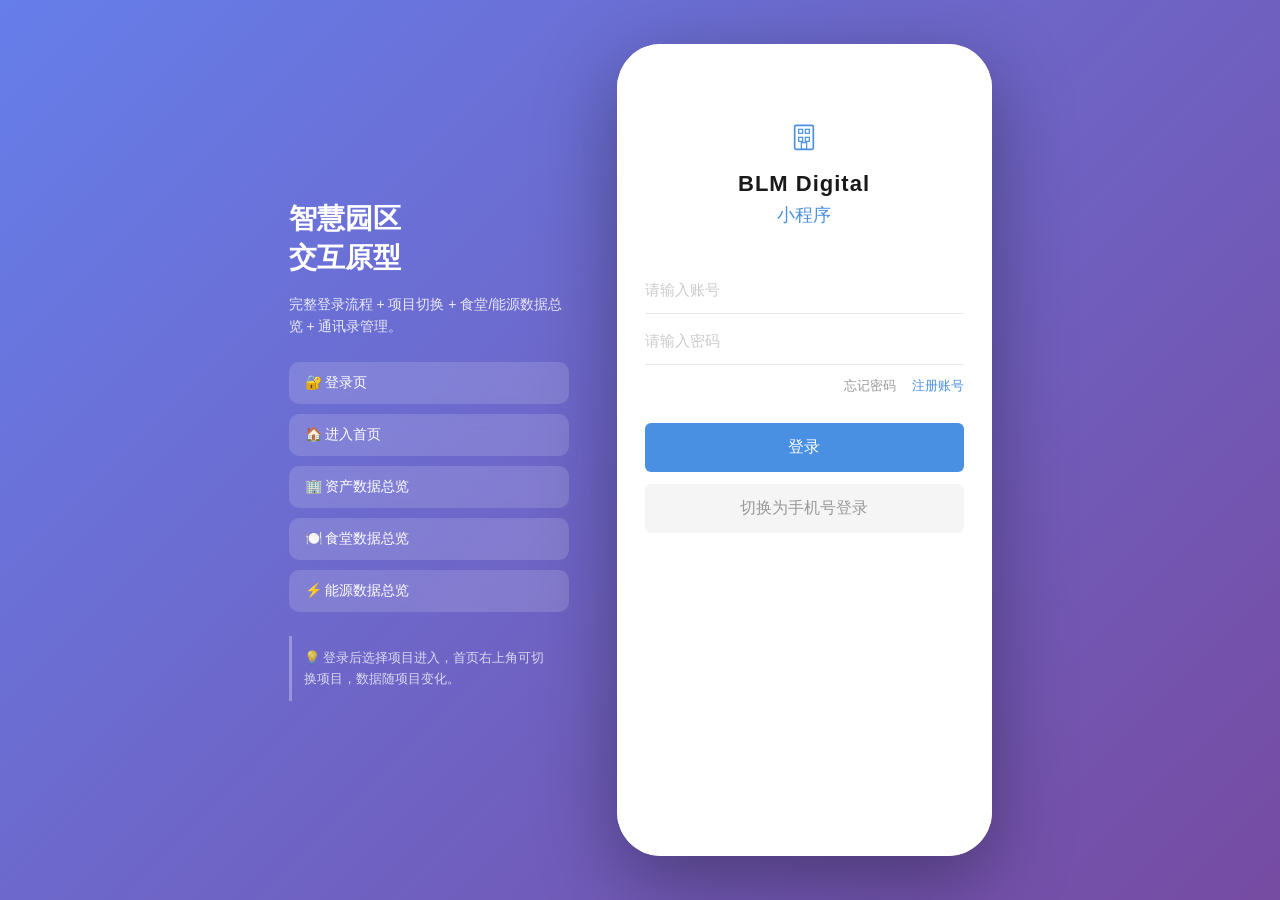
==== commit 93631000: "feat: 移除能源管理、食堂管理图标圆形底色，统一改为线稿图标" ====
--- a/prototype/index.html
+++ b/prototype/index.html
@@ -6,6 +6,7 @@
   <title>延安东路300号 - 交互原型</title>
   <link rel="stylesheet" href="css/style.css" />
   <link rel="stylesheet" href="css/auth.css" />
+  <link rel="stylesheet" href="css/icons.css" />
 </head>
 <body>
   <div class="prototype-shell">
@@ -38,16 +39,16 @@
 
       <div id="tab-bar" class="tab-bar hidden">
         <div class="tab-item" data-tab="home" onclick="App.switchTab('home')">
-          <span class="tab-icon">🏠</span><span>首页</span>
+          <span class="tab-icon-slot"></span><span>首页</span>
         </div>
         <div class="tab-item" data-tab="collab" onclick="App.switchTab('collab')">
-          <span class="tab-icon">🤝</span><span>协作</span>
+          <span class="tab-icon-slot"></span><span>协作</span>
         </div>
         <div class="tab-item" data-tab="data" onclick="App.switchTab('data')">
-          <span class="tab-icon">📊</span><span>数据</span>
+          <span class="tab-icon-slot"></span><span>数据</span>
         </div>
         <div class="tab-item" data-tab="mine" onclick="App.switchTab('mine')">
-          <span class="tab-icon">👤</span><span>我的</span>
+          <span class="tab-icon-slot"></span><span>我的</span>
         </div>
       </div>
     </div>
@@ -74,6 +75,7 @@
   </div>
 
   <div id="toast" class="toast"></div>
+  <script src="js/icons.js"></script>
   <script src="js/app.js"></script>
 </body>
 </html>
--- a/prototype/css/style.css
+++ b/prototype/css/style.css
@@ -140,7 +140,13 @@
 
 .tab-item.active { color: #4A90E2; }
 
-.tab-icon { font-size: 22px; }
+.tab-icon-slot {
+  display: flex;
+  align-items: center;
+  justify-content: center;
+  height: 24px;
+  margin-bottom: 2px;
+}
 
 /* Home */
 .home-header {
@@ -324,16 +330,7 @@
 
 .icon-emoji { font-size: 28px; margin-bottom: 4px; }
 
-.icon-circle {
-  width: 48px;
-  height: 48px;
-  border-radius: 12px;
-  display: flex;
-  align-items: center;
-  justify-content: center;
-  font-size: 22px;
-  margin-bottom: 6px;
-}
+.icon-grid .icon-circle { display: none; }
 
 .icon-name { font-size: 11px; color: #666; }
 .icon-count { font-size: 14px; font-weight: 600; color: #4A90E2; }
--- a/prototype/css/auth.css
+++ b/prototype/css/auth.css
@@ -246,9 +246,9 @@
   margin-bottom: 8px;
 }
 
-.collab-icon-box.todo { background: #FFF7E6; }
-.collab-icon-box.workorder { background: #E6F7FF; }
-.collab-icon-box.message { background: #F9F0FF; }
+.collab-icon-box.todo { background: transparent; }
+.collab-icon-box.workorder { background: transparent; }
+.collab-icon-box.message { background: transparent; }
 
 .collab-icon-name { font-size: 13px; color: #333; }
 
@@ -988,12 +988,22 @@
   display: flex;
   align-items: center;
   justify-content: center;
-  font-size: 26px;
   margin-bottom: 8px;
-}
-.energy-icon-circle.water { background: #E6F7FF; }
-.energy-icon-circle.electric { background: #FFF7E6; }
+  background: #F5F7FA;
+}
+.energy-icon-graph {
+  display: flex;
+  align-items: center;
+  justify-content: center;
+  margin-bottom: 8px;
+}
 .energy-icon-name { font-size: 13px; color: #666; }
+.icon-graph {
+  display: flex;
+  align-items: center;
+  justify-content: center;
+  margin-bottom: 8px;
+}
 
 /* KPI cards (canteen data pages) */
 .kpi-cards-row {
--- a/prototype/css/icons.css
+++ b/prototype/css/icons.css
@@ -0,0 +1,178 @@
+/* Professional flat icon system */
+.ui-icon {
+  display: inline-flex;
+  align-items: center;
+  justify-content: center;
+  flex-shrink: 0;
+  line-height: 0;
+}
+
+.ui-icon svg {
+  width: 100%;
+  height: 100%;
+  display: block;
+}
+
+.ui-icon-wrap {
+  position: relative;
+  display: inline-flex;
+  align-items: center;
+  justify-content: center;
+}
+
+.ui-icon-badge {
+  position: absolute;
+  top: -4px;
+  right: -8px;
+  min-width: 18px;
+  height: 18px;
+  padding: 0 4px;
+  background: #FF4D4F;
+  color: #fff;
+  font-size: 10px;
+  font-weight: 600;
+  border-radius: 9px;
+  display: flex;
+  align-items: center;
+  justify-content: center;
+  white-space: nowrap;
+  line-height: 1;
+  z-index: 1;
+}
+
+.property-icon-wrap {
+  margin-bottom: 6px;
+}
+
+.energy-icon-graph,
+.icon-graph {
+  display: flex;
+  align-items: center;
+  justify-content: center;
+  margin-bottom: 8px;
+}
+
+.energy-icon-graph .ui-icon,
+.icon-graph .ui-icon {
+  width: 32px !important;
+  height: 32px !important;
+}
+
+.module-icon-wrap {
+  display: flex;
+  align-items: center;
+  justify-content: center;
+  margin-bottom: 8px;
+}
+
+.collab-icon-box .ui-icon {
+  width: 36px !important;
+  height: 36px !important;
+}
+
+.energy-icon-circle .ui-icon {
+  width: 28px !important;
+  height: 28px !important;
+}
+
+.tab-item .ui-icon {
+  width: 24px !important;
+  height: 24px !important;
+  margin-bottom: 2px;
+}
+
+.tab-item { color: #999; }
+.tab-item.active { color: #4A90E2; }
+
+.header-icon-btn {
+  position: relative;
+  display: flex;
+  align-items: center;
+  justify-content: center;
+  cursor: pointer;
+  padding: 4px;
+  color: #333;
+}
+
+.header-icon-btn .ui-icon {
+  width: 22px !important;
+  height: 22px !important;
+}
+
+.mine-menu-icon .ui-icon {
+  width: 20px !important;
+  height: 20px !important;
+  color: #666;
+}
+
+.search-icon-wrap .ui-icon {
+  width: 16px !important;
+  height: 16px !important;
+  color: #999;
+}
+
+.auth-logo-icon .ui-icon,
+.project-card-icon .ui-icon {
+  width: 32px !important;
+  height: 32px !important;
+  color: #4A90E2;
+}
+
+.kpi-icon .ui-icon {
+  width: 16px !important;
+  height: 16px !important;
+  opacity: 0.5;
+  color: #999;
+}
+
+.sup-icon .ui-icon {
+  width: 18px !important;
+  height: 18px !important;
+  color: #fff;
+}
+
+.icon-grid .icon-item {
+  display: flex;
+  flex-direction: column;
+  align-items: center;
+}
+
+.icon-grid .icon-name {
+  font-size: 11px;
+  color: #666;
+  text-align: center;
+}
+
+.collab-icon-item {
+  display: flex;
+  flex-direction: column;
+  align-items: center;
+  position: relative;
+  cursor: pointer;
+  padding: 8px 0;
+}
+
+.collab-icon-box {
+  width: auto;
+  height: auto;
+  border-radius: 0;
+  background: transparent !important;
+  margin-bottom: 8px;
+  display: flex;
+  align-items: center;
+  justify-content: center;
+}
+
+.collab-icon-name {
+  font-size: 13px;
+  color: #333;
+}
+
+.collab-icon-item .ui-icon-badge,
+.collab-icon-item .badge {
+  position: absolute;
+  top: 0;
+  right: calc(50% - 28px);
+}
+
+.tab-item .ui-icon {
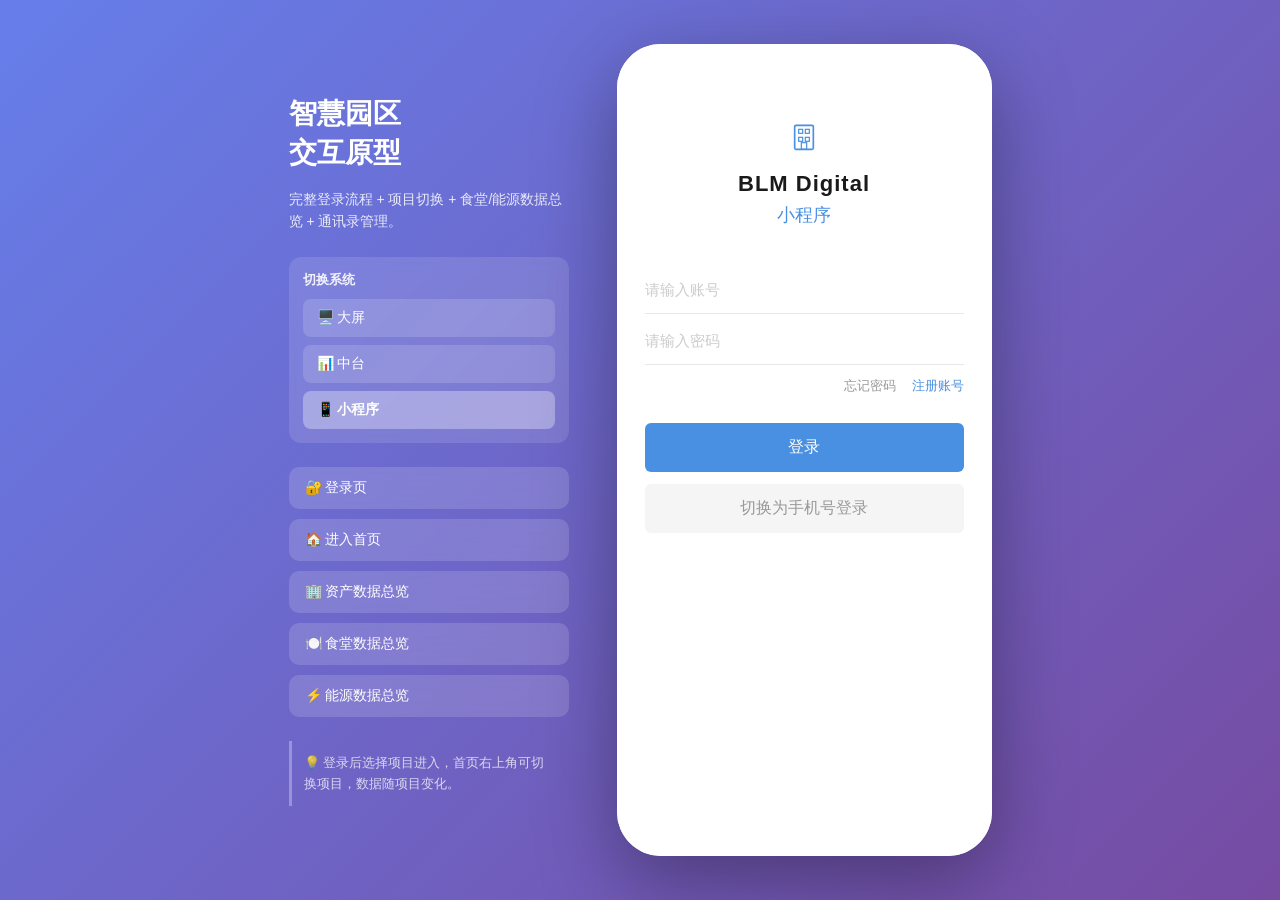
==== commit 5083bb65: "增加大屏端与中台端内容，主要新增公物仓与办公用房内容" ====
--- a/prototype/index.html
+++ b/prototype/index.html
@@ -7,12 +7,21 @@
   <link rel="stylesheet" href="css/style.css" />
   <link rel="stylesheet" href="css/auth.css" />
   <link rel="stylesheet" href="css/icons.css" />
+  <link rel="stylesheet" href="css/xiaoyu.css" />
 </head>
 <body>
   <div class="prototype-shell">
     <aside class="sidebar">
       <h1>智慧园区<br/>交互原型</h1>
       <p class="sidebar-desc">完整登录流程 + 项目切换 + 食堂/能源数据总览 + 通讯录管理。</p>
+      <div class="platform-switch-section">
+        <div class="platform-switch-title">切换系统</div>
+        <div class="platform-switch-list">
+          <a href="../dp/index.html" class="platform-switch-item">🖥️ 大屏</a>
+          <a href="../dp/middle-platform.html" class="platform-switch-item">📊 中台</a>
+          <div class="platform-switch-item active">📱 小程序</div>
+        </div>
+      </div>
       <div class="guide-list">
         <div class="guide-item" onclick="App.goLogin()">🔐 登录页</div>
         <div class="guide-item" onclick="App.enterApp('p1')">🏠 进入首页</div>
@@ -26,7 +35,19 @@
     <div class="phone-frame">
       <div id="status-bar" class="status-bar">
         <span>12:00</span>
-        <span class="status-icons">📶 🔋</span>
+        <div class="status-bar-actions">
+          <div class="phone-platform-wrap hidden" id="phone-platform-wrap">
+            <button class="phone-platform-btn" type="button" onclick="App.togglePhonePlatformMenu(event)" title="切换系统" aria-label="切换系统">
+              <svg viewBox="0 0 24 24" fill="none" stroke="currentColor" stroke-width="2"><rect x="2" y="3" width="20" height="14" rx="2"/><line x1="8" y1="21" x2="16" y2="21"/><line x1="12" y1="17" x2="12" y2="21"/></svg>
+            </button>
+            <div class="phone-platform-menu hidden" id="phone-platform-menu">
+              <a href="../dp/index.html" class="phone-platform-item">大屏</a>
+              <a href="../dp/middle-platform.html" class="phone-platform-item">中台</a>
+              <span class="phone-platform-item active">小程序</span>
+            </div>
+          </div>
+          <span class="status-icons">📶 🔋</span>
+        </div>
       </div>
 
       <div id="nav-bar" class="nav-bar hidden">
@@ -50,6 +71,11 @@
         <div class="tab-item" data-tab="mine" onclick="App.switchTab('mine')">
           <span class="tab-icon-slot"></span><span>我的</span>
         </div>
+      </div>
+
+      <div id="xiaoyu-fab" class="xiaoyu-fab hidden" onclick="App.openSubPage('xiaoyu')">
+        <div id="xiaoyu-fab-avatar" class="xiaoyu-fab-avatar"></div>
+        <span class="xiaoyu-fab-label">小禹</span>
       </div>
     </div>
   </div>
--- a/prototype/css/style.css
+++ b/prototype/css/style.css
@@ -55,6 +55,107 @@
   line-height: 1.6;
   padding: 12px;
   border-left: 3px solid rgba(255,255,255,0.4);
+}
+
+.platform-switch-section {
+  margin-bottom: 24px;
+  padding: 14px;
+  background: rgba(255,255,255,0.12);
+  border-radius: 12px;
+  backdrop-filter: blur(8px);
+}
+
+.platform-switch-title {
+  font-size: 13px;
+  font-weight: 600;
+  opacity: 0.9;
+  margin-bottom: 10px;
+}
+
+.platform-switch-list {
+  display: flex;
+  flex-direction: column;
+  gap: 8px;
+}
+
+.platform-switch-item {
+  display: block;
+  background: rgba(255,255,255,0.15);
+  border-radius: 8px;
+  padding: 10px 14px;
+  font-size: 14px;
+  color: #fff;
+  text-decoration: none;
+  transition: background 0.2s;
+}
+
+.platform-switch-item:hover { background: rgba(255,255,255,0.28); }
+
+.platform-switch-item.active {
+  background: rgba(255,255,255,0.32);
+  font-weight: 600;
+  cursor: default;
+}
+
+.status-bar-actions {
+  display: flex;
+  align-items: center;
+  gap: 8px;
+}
+
+.phone-platform-wrap {
+  position: relative;
+}
+
+.phone-platform-wrap.hidden { display: none; }
+
+.phone-platform-btn {
+  width: 24px;
+  height: 24px;
+  border: none;
+  background: rgba(74, 144, 226, 0.12);
+  color: #4A90E2;
+  border-radius: 6px;
+  cursor: pointer;
+  display: flex;
+  align-items: center;
+  justify-content: center;
+  padding: 0;
+}
+
+.phone-platform-btn svg { width: 14px; height: 14px; }
+
+.phone-platform-menu {
+  position: absolute;
+  top: calc(100% + 6px);
+  right: 0;
+  min-width: 120px;
+  background: #fff;
+  border-radius: 8px;
+  box-shadow: 0 8px 24px rgba(0,0,0,0.15);
+  border: 1px solid #eee;
+  z-index: 200;
+  padding: 4px 0;
+}
+
+.phone-platform-menu.hidden { display: none; }
+
+.phone-platform-item {
+  display: block;
+  padding: 10px 14px;
+  font-size: 13px;
+  color: #333;
+  text-decoration: none;
+  cursor: pointer;
+}
+
+.phone-platform-item:hover { background: #f5f5f5; }
+
+.phone-platform-item.active {
+  color: #4A90E2;
+  background: #E8F4FD;
+  font-weight: 500;
+  cursor: default;
 }
 
 .phone-frame {
@@ -104,9 +205,14 @@
   padding: 4px 8px;
 }
 
-.nav-title { font-size: 16px; font-weight: 600; }
-
-.nav-placeholder { width: 48px; }
+.nav-title { font-size: 16px; font-weight: 600; flex: 1; text-align: center; }
+
+.nav-bar-tab .nav-back {
+  visibility: hidden;
+  pointer-events: none;
+}
+
+.nav-placeholder { width: 48px; flex-shrink: 0; }
 
 .screen {
   flex: 1;
--- a/prototype/css/auth.css
+++ b/prototype/css/auth.css
@@ -361,6 +361,19 @@
 
 .pie-center strong { display: block; font-size: 18px; color: #333; }
 
+.pie-center strong small {
+  font-size: 12px;
+  font-weight: 400;
+  margin-left: 2px;
+  color: #666;
+}
+
+.donut-wrap {
+  width: 160px;
+  flex-shrink: 0;
+  padding: 0;
+}
+
 .monitor-row {
   display: flex;
   justify-content: space-around;
@@ -758,6 +771,10 @@
 .module-section-icon.property { color: #FA8C16; }
 .module-section-icon.energy { color: #52C41A; }
 .module-section-icon.canteen { color: #9254DE; }
+
+.data-dashboard-body {
+  padding-top: 8px;
+}
 
 /* Messages page */
 .message-page { background: #F5F6FA; min-height: 100%; }
@@ -972,6 +989,7 @@
   justify-content: space-around;
   padding: 12px 0 4px;
 }
+.energy-icon-grid.cols-3 .energy-icon-item { padding: 8px 12px; }
 .energy-icon-item {
   display: flex;
   flex-direction: column;
@@ -1260,3 +1278,178 @@
   color: #999;
   line-height: 1.4;
 }
+
+/* Office space stat cards */
+.office-stat-scroll {
+  display: flex;
+  gap: 10px;
+  overflow-x: auto;
+  padding-bottom: 4px;
+  -webkit-overflow-scrolling: touch;
+}
+
+.office-stat-scroll::-webkit-scrollbar { height: 0; }
+
+.office-stat-card {
+  flex: 0 0 148px;
+  display: flex;
+  align-items: center;
+  justify-content: space-between;
+  gap: 8px;
+  padding: 12px 10px;
+  border: 1px solid #eee;
+  border-radius: 8px;
+  background: #fff;
+}
+
+.office-stat-text { min-width: 0; }
+
+.office-stat-label {
+  font-size: 12px;
+  color: #333;
+  margin-bottom: 6px;
+  white-space: nowrap;
+}
+
+.office-stat-value {
+  font-size: 16px;
+  font-weight: 700;
+  color: #333;
+  line-height: 1.2;
+}
+
+.office-stat-unit {
+  font-size: 12px;
+  font-weight: 400;
+  margin-left: 2px;
+}
+
+.office-stat-icon {
+  width: 40px;
+  height: 40px;
+  border-radius: 50%;
+  display: flex;
+  align-items: center;
+  justify-content: center;
+  flex-shrink: 0;
+}
+
+/* Public warehouse */
+.warehouse-summary-row {
+  display: grid;
+  grid-template-columns: repeat(4, 1fr);
+  gap: 8px;
+  margin-bottom: 16px;
+}
+
+.warehouse-summary-item { text-align: center; }
+
+.warehouse-summary-val {
+  font-size: 20px;
+  font-weight: 700;
+  color: #333;
+  margin-bottom: 4px;
+}
+
+.warehouse-summary-val.cyan { color: #13C2C2; }
+
+.warehouse-summary-label {
+  font-size: 11px;
+  color: #999;
+}
+
+.asset-sub-title {
+  display: flex;
+  align-items: center;
+  gap: 6px;
+  font-size: 13px;
+  font-weight: 600;
+  color: #333;
+  margin-bottom: 10px;
+}
+
+.asset-sub-dot {
+  width: 4px;
+  height: 14px;
+  background: #4A90E2;
+  border-radius: 2px;
+}
+
+.warehouse-stacked-bar {
+  display: flex;
+  height: 14px;
+  border-radius: 7px;
+  overflow: hidden;
+  margin-bottom: 12px;
+}
+
+.warehouse-bar-seg {
+  height: 100%;
+  min-width: 2px;
+  transition: width 0.3s ease;
+}
+
+.warehouse-bar-legend {
+  display: flex;
+  flex-direction: column;
+  gap: 8px;
+}
+
+.warehouse-bar-item {
+  display: flex;
+  align-items: center;
+  gap: 8px;
+  font-size: 12px;
+}
+
+.warehouse-bar-dot {
+  width: 8px;
+  height: 8px;
+  border-radius: 50%;
+  flex-shrink: 0;
+}
+
+.warehouse-bar-name {
+  flex: 1;
+  color: #666;
+  min-width: 0;
+  overflow: hidden;
+  text-overflow: ellipsis;
+  white-space: nowrap;
+}
+
+.warehouse-bar-count {
+  color: #333;
+  font-weight: 500;
+  flex-shrink: 0;
+}
+
+.warehouse-category-row {
+  display: flex;
+  align-items: center;
+  gap: 16px;
+}
+
+.warehouse-category-legend {
+  flex: 1;
+  display: flex;
+  flex-direction: column;
+  gap: 10px;
+}
+
+.warehouse-category-item {
+  display: flex;
+  align-items: center;
+  gap: 8px;
+  font-size: 12px;
+}
+
+.warehouse-category-name {
+  flex: 1;
+  color: #666;
+}
+
+.warehouse-category-pct {
+  color: #333;
+  font-weight: 600;
+}
--- a/prototype/css/icons.css
+++ b/prototype/css/icons.css
@@ -40,8 +40,13 @@
   z-index: 1;
 }
 
-.property-icon-wrap {
-  margin-bottom: 6px;
+.property-icon-wrap .ui-icon {
+  width: 32px !important;
+  height: 32px !important;
+}
+
+.property-icon-wrap.icon-graph {
+  margin-bottom: 8px;
 }
 
 .energy-icon-graph,
--- a/prototype/css/xiaoyu.css
+++ b/prototype/css/xiaoyu.css
@@ -0,0 +1,490 @@
+/* 小禹智能体 */
+.xiaoyu-fab {
+  position: absolute;
+  right: 16px;
+  bottom: 132px;
+  z-index: 20;
+  display: flex;
+  flex-direction: column;
+  align-items: center;
+  gap: 4px;
+  cursor: pointer;
+  transition: transform 0.2s;
+}
+
+.xiaoyu-fab.hidden { display: none; }
+
+.xiaoyu-fab:active { transform: scale(0.92); }
+
+.xiaoyu-fab-avatar,
+.xiaoyu-avatar-slot {
+  display: flex;
+  align-items: center;
+  justify-content: center;
+  flex-shrink: 0;
+  filter: drop-shadow(0 3px 10px rgba(74, 144, 226, 0.3));
+}
+
+.xiaoyu-fab-avatar {
+  width: 50px;
+  height: 50px;
+}
+
+.xiaoyu-mascot {
+  display: block;
+}
+
+.xiaoyu-fab-avatar .xiaoyu-mascot {
+  animation: xiaoyuBob 2.8s ease-in-out infinite;
+}
+
+@keyframes xiaoyuBob {
+  0%, 100% { transform: translateY(0); }
+  50% { transform: translateY(-4px); }
+}
+
+.xiaoyu-fab-label {
+  font-size: 11px;
+  font-weight: 600;
+  color: #4A90E2;
+  background: #fff;
+  padding: 2px 8px;
+  border-radius: 10px;
+  box-shadow: 0 2px 8px rgba(0, 0, 0, 0.08);
+}
+
+.xiaoyu-page {
+  display: flex;
+  flex-direction: column;
+  height: 100%;
+  background: #fff;
+  position: relative;
+}
+
+.xiaoyu-header {
+  display: flex;
+  align-items: center;
+  justify-content: space-between;
+  padding: 8px 12px;
+  border-bottom: 1px solid #eee;
+  flex-shrink: 0;
+  background: #fff;
+}
+
+.xiaoyu-header-title {
+  display: flex;
+  align-items: center;
+  gap: 8px;
+  font-size: 16px;
+  font-weight: 600;
+  color: #333;
+}
+
+.xiaoyu-header-actions {
+  display: flex;
+  align-items: center;
+  gap: 8px;
+}
+
+.xiaoyu-header-btn {
+  border: none;
+  background: none;
+  padding: 6px;
+  cursor: pointer;
+  border-radius: 8px;
+  display: flex;
+  align-items: center;
+  justify-content: center;
+  transition: background 0.15s, border-color 0.15s, transform 0.12s;
+}
+
+.xiaoyu-header-btn:active { background: #F5F6FA; }
+
+.xiaoyu-tool-btn {
+  width: 36px;
+  height: 36px;
+  padding: 0;
+  border-radius: 10px;
+  background: #F0F7FF;
+  border: 1px solid #D6EBFA;
+  box-shadow: 0 1px 3px rgba(74, 144, 226, 0.08);
+}
+
+.xiaoyu-tool-btn:active {
+  background: #E8F4FD;
+  border-color: #4A90E2;
+  transform: scale(0.94);
+}
+
+.xiaoyu-tool-btn .ui-icon {
+  display: flex;
+  align-items: center;
+  justify-content: center;
+}
+
+.xiaoyu-body {
+  flex: 1;
+  overflow-y: auto;
+  -webkit-overflow-scrolling: touch;
+  padding: 16px 16px 8px;
+  min-height: 0;
+}
+
+.xiaoyu-body::-webkit-scrollbar { width: 0; }
+
+.xiaoyu-welcome {
+  display: flex;
+  flex-direction: column;
+  align-items: center;
+  justify-content: flex-start;
+  min-height: auto;
+  padding: 36px 16px 12px;
+  text-align: center;
+}
+
+.xiaoyu-greeting {
+  margin-top: 18px;
+  font-size: 18px;
+  font-weight: 600;
+  color: #333;
+  line-height: 1.5;
+}
+
+.xiaoyu-quick-actions {
+  display: flex;
+  flex-wrap: wrap;
+  justify-content: center;
+  gap: 10px;
+  margin-top: 24px;
+}
+
+.xiaoyu-quick-chip {
+  border: 1px solid #e8e8e8;
+  background: #F5F6FA;
+  border-radius: 20px;
+  padding: 10px 16px;
+  font-size: 13px;
+  color: #333;
+  cursor: pointer;
+  transition: all 0.15s;
+}
+
+.xiaoyu-quick-chip:active {
+  background: #E8F4FD;
+  border-color: #4A90E2;
+  color: #4A90E2;
+}
+
+.xiaoyu-messages {
+  display: flex;
+  flex-direction: column;
+  gap: 16px;
+  padding-bottom: 8px;
+}
+
+.xiaoyu-msg {
+  display: flex;
+  gap: 10px;
+  align-items: flex-start;
+}
+
+.xiaoyu-msg.user {
+  flex-direction: row-reverse;
+}
+
+.xiaoyu-msg-avatar { flex-shrink: 0; }
+
+.xiaoyu-msg-bubble {
+  max-width: 78%;
+  padding: 12px 14px;
+  border-radius: 14px;
+  font-size: 14px;
+  line-height: 1.6;
+  word-break: break-word;
+}
+
+.xiaoyu-msg.assistant .xiaoyu-msg-bubble {
+  background: #F5F6FA;
+  color: #333;
+  border-top-left-radius: 4px;
+}
+
+.xiaoyu-msg.user .xiaoyu-msg-bubble {
+  background: #4A90E2;
+  color: #fff;
+  border-top-right-radius: 4px;
+}
+
+.xiaoyu-footer {
+  flex-shrink: 0;
+  border-top: 1px solid #eee;
+  background: #fff;
+  padding: 8px 12px 28px;
+  position: relative;
+}
+
+.xiaoyu-footer.attach-open {
+  border-top-color: transparent;
+}
+
+.xiaoyu-functions {
+  display: flex;
+  gap: 8px;
+  overflow-x: auto;
+  padding-bottom: 10px;
+  -webkit-overflow-scrolling: touch;
+}
+
+.xiaoyu-functions::-webkit-scrollbar { height: 0; }
+
+.xiaoyu-func-btn {
+  flex-shrink: 0;
+  display: flex;
+  align-items: center;
+  gap: 4px;
+  border: 1px solid #eee;
+  background: #fff;
+  border-radius: 18px;
+  padding: 6px 12px;
+  font-size: 12px;
+  color: #666;
+  cursor: pointer;
+  transition: all 0.15s;
+}
+
+.xiaoyu-func-btn:active {
+  background: #E8F4FD;
+  border-color: #4A90E2;
+  color: #4A90E2;
+}
+
+.xiaoyu-input-bar {
+  display: flex;
+  align-items: center;
+  gap: 8px;
+}
+
+.xiaoyu-input-wrap {
+  flex: 1;
+  display: flex;
+  align-items: center;
+  background: #F5F6FA;
+  border-radius: 22px;
+  padding: 0 12px;
+  border: 1px solid #eee;
+}
+
+.xiaoyu-input {
+  flex: 1;
+  border: none;
+  outline: none;
+  background: transparent;
+  font-size: 14px;
+  padding: 10px 0;
+  color: #333;
+}
+
+.xiaoyu-input::placeholder { color: #ccc; }
+
+.xiaoyu-attach-btn {
+  border: none;
+  background: none;
+  padding: 4px;
+  cursor: pointer;
+  display: flex;
+  align-items: center;
+  border-radius: 50%;
+  transition: background 0.15s, transform 0.2s;
+}
+
+.xiaoyu-attach-btn.active {
+  background: #E8F4FD;
+  transform: rotate(45deg);
+}
+
+.xiaoyu-send-btn {
+  flex-shrink: 0;
+  width: 40px;
+  height: 40px;
+  border: none;
+  border-radius: 50%;
+  background: #4A90E2;
+  cursor: pointer;
+  display: flex;
+  align-items: center;
+  justify-content: center;
+  transition: background 0.15s;
+}
+
+.xiaoyu-send-btn:active { background: #3a7bc8; }
+
+/* 加号附加功能面板 */
+.xiaoyu-attach-panel {
+  background: #F5F6FA;
+  border-radius: 16px 16px 0 0;
+  padding: 8px 12px 12px;
+  margin: 0 -12px 10px;
+  animation: xiaoyuAttachSlide 0.22s ease-out;
+}
+
+@keyframes xiaoyuAttachSlide {
+  from { opacity: 0; transform: translateY(12px); }
+  to { opacity: 1; transform: translateY(0); }
+}
+
+.xiaoyu-attach-handle {
+  width: 36px;
+  height: 4px;
+  background: #ddd;
+  border-radius: 2px;
+  margin: 0 auto 12px;
+}
+
+.xiaoyu-attach-grid {
+  display: grid;
+  grid-template-columns: repeat(3, 1fr);
+  gap: 10px;
+  margin-bottom: 10px;
+}
+
+.xiaoyu-attach-item {
+  display: flex;
+  flex-direction: column;
+  align-items: center;
+  gap: 8px;
+  border: none;
+  background: #fff;
+  border-radius: 12px;
+  padding: 14px 8px 12px;
+  cursor: pointer;
+  transition: background 0.15s;
+}
+
+.xiaoyu-attach-item:active { background: #E8F4FD; }
+
+.xiaoyu-attach-icon {
+  display: flex;
+  align-items: center;
+  justify-content: center;
+  width: 44px;
+  height: 44px;
+}
+
+.xiaoyu-attach-name {
+  font-size: 12px;
+  color: #333;
+}
+
+.xiaoyu-attach-list {
+  background: #fff;
+  border-radius: 12px;
+  overflow: hidden;
+}
+
+.xiaoyu-attach-row {
+  display: flex;
+  align-items: center;
+  width: 100%;
+  border: none;
+  background: #fff;
+  padding: 14px 16px;
+  cursor: pointer;
+  transition: background 0.15s;
+}
+
+.xiaoyu-attach-row + .xiaoyu-attach-row {
+  border-top: 1px solid #f0f0f0;
+}
+
+.xiaoyu-attach-row:active { background: #F5F6FA; }
+
+.xiaoyu-attach-row-icon {
+  display: flex;
+  align-items: center;
+  margin-right: 12px;
+}
+
+.xiaoyu-attach-row-name {
+  flex: 1;
+  text-align: left;
+  font-size: 14px;
+  color: #333;
+}
+
+.xiaoyu-attach-row-extra,
+.xiaoyu-attach-row-arrow {
+  font-size: 13px;
+  color: #999;
+}
+
+.xiaoyu-history-mask {
+  position: absolute;
+  inset: 0;
+  background: rgba(0, 0, 0, 0.35);
+  z-index: 30;
+  display: flex;
+  justify-content: flex-end;
+}
+
+.xiaoyu-history-panel {
+  width: 280px;
+  height: 100%;
+  background: #fff;
+  display: flex;
+  flex-direction: column;
+  box-shadow: -4px 0 20px rgba(0, 0, 0, 0.1);
+}
+
+.xiaoyu-history-header {
+  display: flex;
+  align-items: center;
+  justify-content: space-between;
+  padding: 16px;
+  font-size: 16px;
+  font-weight: 600;
+  border-bottom: 1px solid #eee;
+}
+
+.xiaoyu-history-close {
+  border: none;
+  background: none;
+  font-size: 22px;
+  color: #999;
+  cursor: pointer;
+  padding: 0 4px;
+}
+
+.xiaoyu-history-list {
+  flex: 1;
+  overflow-y: auto;
+}
+
+.xiaoyu-history-item {
+  padding: 14px 16px;
+  border-bottom: 1px solid #f5f5f5;
+  cursor: pointer;
+  transition: background 0.15s;
+}
+
+.xiaoyu-history-item:active { background: #F5F6FA; }
+
+.xiaoyu-history-title {
+  font-size: 14px;
+  font-weight: 600;
+  color: #333;
+  margin-bottom: 4px;
+}
+
+.xiaoyu-history-preview {
+  font-size: 12px;
+  color: #999;
+  overflow: hidden;
+  text-overflow: ellipsis;
+  white-space: nowrap;
+  margin-bottom: 4px;
+}
+
+.xiaoyu-history-time {
+  font-size: 11px;
+  color: #ccc;
+}
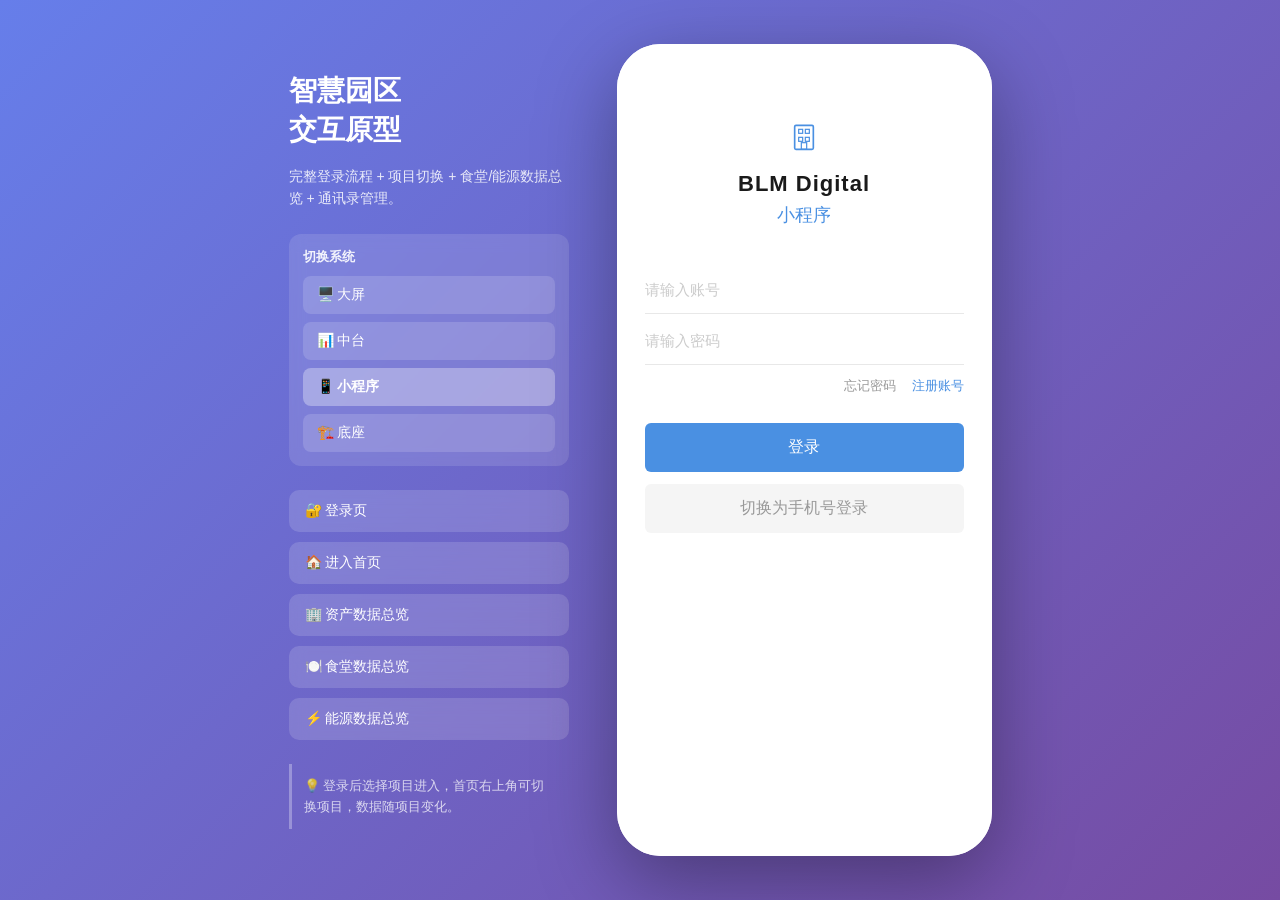
==== commit f7eca523: "新增底座平台内容，中台页面细化，资产管理部分功能优化" ====
--- a/prototype/index.html
+++ b/prototype/index.html
@@ -20,6 +20,7 @@
           <a href="../dp/index.html" class="platform-switch-item">🖥️ 大屏</a>
           <a href="../dp/middle-platform.html" class="platform-switch-item">📊 中台</a>
           <div class="platform-switch-item active">📱 小程序</div>
+          <a href="../dp/foundation-platform.html" class="platform-switch-item">🏗️ 底座</a>
         </div>
       </div>
       <div class="guide-list">
@@ -44,6 +45,7 @@
               <a href="../dp/index.html" class="phone-platform-item">大屏</a>
               <a href="../dp/middle-platform.html" class="phone-platform-item">中台</a>
               <span class="phone-platform-item active">小程序</span>
+              <a href="../dp/foundation-platform.html" class="phone-platform-item">底座</a>
             </div>
           </div>
           <span class="status-icons">📶 🔋</span>
--- a/prototype/css/xiaoyu.css
+++ b/prototype/css/xiaoyu.css
@@ -62,9 +62,9 @@
 }
 
 .xiaoyu-header {
-  display: flex;
-  align-items: center;
-  justify-content: space-between;
+  display: grid;
+  grid-template-columns: 40px 1fr auto;
+  align-items: center;
   padding: 8px 12px;
   border-bottom: 1px solid #eee;
   flex-shrink: 0;
@@ -74,6 +74,7 @@
 .xiaoyu-header-title {
   display: flex;
   align-items: center;
+  justify-content: center;
   gap: 8px;
   font-size: 16px;
   font-weight: 600;
@@ -84,6 +85,7 @@
   display: flex;
   align-items: center;
   gap: 8px;
+  justify-content: flex-end;
 }
 
 .xiaoyu-header-btn {
@@ -488,3 +490,367 @@
   font-size: 11px;
   color: #ccc;
 }
+
+/* ===== 小禹 v2 ===== */
+.xiaoyu-header-title span { font-size: 16px; font-weight: 600; }
+
+.xiaoyu-header-spacer { width: 72px; height: 1px; }
+
+.xiaoyu-msg-wrap { position: relative; }
+.xiaoyu-msg-btn { position: relative; }
+.xiaoyu-msg-badge {
+  position: absolute; top: 2px; right: 2px; min-width: 16px; height: 16px; padding: 0 4px;
+  background: #FF4D4F; color: #fff; font-size: 10px; border-radius: 8px;
+  display: flex; align-items: center; justify-content: center; line-height: 1;
+}
+.xiaoyu-msg-dropdown {
+  position: absolute; top: calc(100% + 6px); right: 0; min-width: 120px;
+  background: #fff; border-radius: 10px; box-shadow: 0 8px 24px rgba(0,0,0,0.12);
+  border: 1px solid #eee; z-index: 40; overflow: hidden;
+}
+.xiaoyu-msg-dropdown-item {
+  display: block; width: 100%; border: none; background: #fff; text-align: left;
+  padding: 12px 16px; font-size: 14px; color: #333; cursor: pointer;
+}
+.xiaoyu-msg-dropdown-item:active { background: #F5F6FA; }
+
+.xiaoyu-user-avatar {
+  width: 32px; height: 32px; border-radius: 50%; border: 1px solid #D6EBFA;
+  background: #E8F4FD; display: flex; align-items: center; justify-content: center;
+  cursor: pointer; padding: 0;
+}
+
+.xiaoyu-agent-picker {
+  display: flex;
+  flex-direction: column;
+  padding: 0;
+  min-height: 100%;
+}
+
+.xiaoyu-agent-picker .xiaoyu-welcome {
+  padding: 28px 20px 12px;
+  flex-shrink: 0;
+}
+
+.xiaoyu-agent-picker .xiaoyu-greeting {
+  font-size: 17px;
+  line-height: 1.55;
+  max-width: 280px;
+}
+
+.xiaoyu-smart-cards {
+  flex: 1;
+  display: flex;
+  flex-direction: row;
+  align-items: center;
+  justify-content: center;
+  gap: 10px;
+  padding: 16px 16px 40px;
+  width: 100%;
+  margin: 0 auto;
+}
+
+.xiaoyu-smart-card {
+  flex: 1;
+  min-width: 0;
+  max-width: 112px;
+  display: flex;
+  flex-direction: column;
+  align-items: center;
+  justify-content: center;
+  gap: 10px;
+  padding: 16px 8px 14px;
+  border: 1px solid #E8F4FD;
+  background: #fff;
+  border-radius: 16px;
+  box-shadow: 0 4px 16px rgba(74, 144, 226, 0.08);
+  cursor: pointer;
+  transition: transform 0.15s, box-shadow 0.15s, border-color 0.15s;
+  text-align: center;
+}
+
+.xiaoyu-smart-card:active {
+  transform: scale(0.96);
+  border-color: var(--card-accent, #4A90E2);
+  box-shadow: 0 6px 20px rgba(74, 144, 226, 0.14);
+}
+
+.xiaoyu-smart-card-icon {
+  width: 52px;
+  height: 52px;
+  border-radius: 14px;
+  background: linear-gradient(135deg, #F8FBFF, #EEF6FF);
+  display: flex;
+  align-items: center;
+  justify-content: center;
+  flex-shrink: 0;
+  border: 1px solid rgba(74, 144, 226, 0.1);
+}
+
+.xiaoyu-smart-card-name {
+  font-size: 13px;
+  font-weight: 600;
+  color: #333;
+  line-height: 1.35;
+  word-break: keep-all;
+}
+
+.xiaoyu-smart-card-arrow {
+  display: none;
+}
+
+.xiaoyu-picker-title { font-size: 18px; font-weight: 600; color: #333; margin-bottom: 6px; }
+.xiaoyu-picker-desc { font-size: 13px; color: #999; margin-bottom: 16px; }
+.xiaoyu-agent-grid { display: flex; flex-direction: column; gap: 12px; }
+.xiaoyu-agent-select-card {
+  border: 1px solid #E8F4FD; background: linear-gradient(135deg, #F8FBFF, #fff);
+  border-radius: 14px; padding: 16px; text-align: left; cursor: pointer; transition: all 0.15s;
+}
+.xiaoyu-agent-select-card:active { border-color: #4A90E2; box-shadow: 0 4px 16px rgba(74,144,226,0.12); }
+.xiaoyu-agent-select-icon { margin-bottom: 10px; }
+.xiaoyu-agent-select-name { font-size: 16px; font-weight: 600; color: #333; margin-bottom: 6px; }
+.xiaoyu-agent-select-tag {
+  display: inline-block; font-size: 11px; color: #52C41A; background: #F6FFED;
+  border: 1px solid #B7EB8F; border-radius: 4px; padding: 2px 8px; margin-bottom: 8px;
+}
+.xiaoyu-agent-select-desc { font-size: 13px; color: #666; line-height: 1.5; }
+
+.xiaoyu-agent-card {
+  background: linear-gradient(135deg, #E8F4FD, #F0F7FF);
+  border-radius: 12px; padding: 12px; margin-bottom: 12px; border: 1px solid #D6EBFA;
+}
+.xiaoyu-agent-card-main { display: flex; gap: 10px; align-items: flex-start; }
+.xiaoyu-agent-logo {
+  width: 48px; height: 48px; background: #fff; border-radius: 10px;
+  display: flex; align-items: center; justify-content: center; flex-shrink: 0;
+  box-shadow: 0 2px 8px rgba(74,144,226,0.1);
+}
+.xiaoyu-agent-info { flex: 1; min-width: 0; }
+.xiaoyu-agent-name { font-size: 15px; font-weight: 600; color: #333; margin-bottom: 6px; }
+.xiaoyu-agent-tags { display: flex; align-items: center; gap: 8px; margin-bottom: 6px; flex-wrap: wrap; }
+.xiaoyu-agent-tag {
+  font-size: 11px; color: #52C41A; background: #F6FFED; border: 1px solid #B7EB8F;
+  border-radius: 4px; padding: 2px 8px;
+}
+.xiaoyu-agent-version { font-size: 11px; color: #999; }
+.xiaoyu-agent-detail-link {
+  border: 1px solid #4A90E2; background: #fff; color: #4A90E2; font-size: 12px;
+  border-radius: 6px; padding: 2px 10px; cursor: pointer;
+}
+.xiaoyu-agent-actions {
+  display: flex;
+  align-items: center;
+  gap: 8px;
+  flex-wrap: wrap;
+}
+.xiaoyu-feedback-link {
+  display: inline-flex;
+  align-items: center;
+  gap: 4px;
+  border: 1px solid #D6EBFA;
+  background: #fff;
+  color: #4A90E2;
+  font-size: 12px;
+  cursor: pointer;
+  padding: 2px 10px;
+  border-radius: 6px;
+}
+.xiaoyu-agent-newchat {
+  flex-shrink: 0; border: none; background: #4A90E2; color: #fff; font-size: 12px;
+  border-radius: 8px; padding: 8px 12px; cursor: pointer; white-space: nowrap;
+}
+
+.xiaoyu-chat-empty { padding: 24px 12px; text-align: center; color: #999; font-size: 14px; }
+
+.xiaoyu-input-bar.v2 {
+  flex-direction: row;
+  align-items: center;
+  gap: 8px;
+}
+.xiaoyu-input-bar.v2 .xiaoyu-input-wrap {
+  flex: 1;
+  min-width: 0;
+  border-radius: 12px;
+}
+.xiaoyu-input-bar.v2 .xiaoyu-attach-btn {
+  flex-shrink: 0;
+  width: 36px;
+  height: 36px;
+  display: flex;
+  align-items: center;
+  justify-content: center;
+  background: #F5F6FA;
+  border-radius: 10px;
+}
+.xiaoyu-input-bar.v2 .xiaoyu-tool-icon {
+  flex-shrink: 0;
+  width: 36px;
+  height: 36px;
+  border: none;
+  background: #F5F6FA;
+  border-radius: 10px;
+  display: flex;
+  align-items: center;
+  justify-content: center;
+  cursor: pointer;
+}
+.xiaoyu-input-bar.v2 .xiaoyu-tool-icon:active { background: #E8F4FD; }
+.xiaoyu-input-bar.v2 .xiaoyu-send-btn { width: 36px; height: 36px; flex-shrink: 0; }
+
+.xiaoyu-workbench-mask {
+  position: absolute; inset: 0; background: rgba(0,0,0,0.35); z-index: 50;
+  display: flex; justify-content: flex-start;
+}
+.xiaoyu-workbench-panel {
+  width: 280px; height: 100%; background: #F5F6FA; display: flex; flex-direction: column;
+  box-shadow: 4px 0 24px rgba(0,0,0,0.12);
+}
+.xiaoyu-workbench-head {
+  display: flex; align-items: center; gap: 10px; padding: 16px;
+  background: #fff; border-bottom: 1px solid #eee; font-size: 16px; font-weight: 600;
+}
+.xiaoyu-workbench-close {
+  margin-left: auto; border: none; background: none; font-size: 22px; color: #999; cursor: pointer;
+}
+.xiaoyu-workbench-body { flex: 1; overflow-y: auto; padding: 12px; }
+.xiaoyu-wb-section { margin-bottom: 16px; }
+.xiaoyu-wb-section-title { font-size: 14px; font-weight: 600; color: #333; margin-bottom: 10px; }
+.xiaoyu-wb-empty { font-size: 13px; color: #999; padding: 8px 4px; }
+.xiaoyu-wb-agent-list { display: flex; flex-direction: column; gap: 6px; }
+.xiaoyu-wb-agent-item {
+  display: flex; align-items: center; gap: 8px; border: none; background: #fff;
+  border-radius: 10px; padding: 10px 12px; font-size: 13px; color: #333; cursor: pointer; text-align: left;
+}
+.xiaoyu-wb-agent-item.active { background: #E8F4FD; color: #4A90E2; }
+.xiaoyu-wb-history-item {
+  display: block; width: 100%; border: none; background: #fff; border-radius: 10px;
+  padding: 10px 12px; margin-bottom: 6px; text-align: left; cursor: pointer;
+}
+.xiaoyu-wb-history-title { font-size: 13px; font-weight: 600; color: #333; }
+.xiaoyu-wb-history-preview { font-size: 12px; color: #999; margin-top: 4px; overflow: hidden; text-overflow: ellipsis; white-space: nowrap; }
+.xiaoyu-wb-history-time { font-size: 11px; color: #ccc; margin-top: 4px; }
+.xiaoyu-wb-home-btn {
+  margin: 12px; border: 1px solid #D6EBFA; background: #fff; color: #4A90E2;
+  border-radius: 10px; padding: 12px; font-size: 14px; cursor: pointer;
+}
+
+.xiaoyu-modal-mask {
+  position: absolute; inset: 0; background: rgba(0,0,0,0.4); z-index: 60;
+  display: flex; align-items: center; justify-content: center; padding: 24px;
+}
+.xiaoyu-modal-panel {
+  width: 100%; max-width: 320px; background: #fff; border-radius: 14px; overflow: hidden;
+  max-height: 85%; display: flex; flex-direction: column;
+}
+.xiaoyu-modal-header {
+  display: flex; align-items: center; justify-content: space-between;
+  padding: 14px 16px; border-bottom: 1px solid #eee; font-weight: 600;
+}
+.xiaoyu-modal-header button { border: none; background: none; font-size: 20px; color: #999; cursor: pointer; }
+.xiaoyu-modal-body { padding: 16px; overflow-y: auto; flex: 1; }
+.xiaoyu-modal-primary {
+  margin: 0 16px 16px; border: none; background: #4A90E2; color: #fff;
+  border-radius: 10px; padding: 12px; font-size: 15px; cursor: pointer;
+}
+.xiaoyu-modal-primary.disabled { background: #ccc; cursor: not-allowed; }
+.xiaoyu-modal-secondary {
+  flex: 1; border: 1px solid #eee; background: #F5F6FA; color: #666;
+  border-radius: 10px; padding: 12px; font-size: 15px; cursor: pointer;
+}
+.xiaoyu-modal-actions { display: flex; gap: 10px; padding: 0 16px 16px; }
+
+.xiaoyu-detail-head { display: flex; gap: 12px; margin-bottom: 16px; }
+.xiaoyu-detail-logo {
+  width: 56px; height: 56px; background: #F5F6FA; border-radius: 12px;
+  display: flex; align-items: center; justify-content: center; flex-shrink: 0;
+}
+.xiaoyu-detail-name { font-size: 16px; font-weight: 600; margin-bottom: 4px; }
+.xiaoyu-detail-meta { font-size: 13px; color: #666; margin-bottom: 4px; }
+.status-ok { color: #52C41A; }
+.xiaoyu-detail-field { margin-bottom: 14px; }
+.xiaoyu-detail-field label { display: block; font-size: 13px; color: #999; margin-bottom: 4px; }
+.xiaoyu-detail-field p { font-size: 14px; color: #333; }
+.xiaoyu-detail-stat {
+  background: #F5F6FA; border-radius: 10px; padding: 14px; display: flex;
+  justify-content: space-between; align-items: center; font-size: 13px; color: #666;
+}
+.xiaoyu-detail-stat strong { font-size: 18px; color: #333; }
+
+.xiaoyu-feedback-rate { display: flex; justify-content: space-between; margin-bottom: 12px; font-size: 14px; }
+.xiaoyu-feedback-score { color: #4A90E2; font-weight: 600; }
+.xiaoyu-star-row { display: flex; flex-wrap: wrap; gap: 4px; margin-bottom: 16px; }
+.xiaoyu-star {
+  border: none; background: none; font-size: 22px; color: #ddd; cursor: pointer; padding: 0 2px;
+}
+.xiaoyu-star.active { color: #FAAD14; }
+.xiaoyu-feedback-label { display: block; font-size: 14px; color: #333; margin-bottom: 8px; }
+.xiaoyu-feedback-text {
+  width: 100%; min-height: 100px; border: 1px solid #eee; border-radius: 10px;
+  padding: 10px 12px; font-size: 14px; resize: none; outline: none; font-family: inherit;
+}
+.xiaoyu-feedback-count { text-align: right; font-size: 12px; color: #999; margin-top: 6px; }
+
+.xiaoyu-notify-tabs {
+  display: flex; border-bottom: 1px solid #eee; background: #fff; flex-shrink: 0;
+}
+.xiaoyu-notify-tab {
+  flex: 1; border: none; background: none; padding: 12px; font-size: 14px; color: #999; cursor: pointer;
+  border-bottom: 2px solid transparent;
+}
+.xiaoyu-notify-tab.active { color: #4A90E2; border-bottom-color: #4A90E2; font-weight: 600; }
+.xiaoyu-notify-actions {
+  display: flex; flex-wrap: wrap; gap: 8px; padding: 10px 12px; background: #fff; border-bottom: 1px solid #f0f0f0;
+}
+.xiaoyu-notify-action {
+  border: 1px solid #eee; background: #F5F6FA; color: #999; font-size: 12px;
+  border-radius: 8px; padding: 6px 10px; cursor: pointer;
+}
+.xiaoyu-notify-action.outline { background: #fff; color: #4A90E2; border-color: #4A90E2; }
+.xiaoyu-notify-action.danger { background: #FF4D4F; color: #fff; border-color: #FF4D4F; }
+.xiaoyu-notify-body { padding: 12px; }
+.xiaoyu-notify-empty { text-align: center; color: #999; padding: 48px 16px; font-size: 14px; }
+.xiaoyu-notify-card {
+  background: #fff; border-radius: 12px; padding: 14px; margin-bottom: 10px;
+  border: 1px solid #eee; display: flex; gap: 10px;
+}
+.xiaoyu-notify-card-top { display: flex; justify-content: space-between; align-items: flex-start; gap: 8px; margin-bottom: 10px; }
+.xiaoyu-notify-card-top strong { font-size: 14px; color: #333; flex: 1; }
+.xiaoyu-notify-read-tag { font-size: 11px; padding: 2px 8px; border-radius: 4px; flex-shrink: 0; }
+.xiaoyu-notify-read-tag.read { background: #F6FFED; color: #52C41A; }
+.xiaoyu-notify-read-tag.unread { background: #FFF7E6; color: #FA8C16; }
+.xiaoyu-notify-meta { display: flex; font-size: 13px; margin-bottom: 4px; }
+.xiaoyu-notify-meta span { width: 56px; color: #999; flex-shrink: 0; }
+.xiaoyu-notify-meta em { font-style: normal; color: #333; }
+.xiaoyu-notify-meta .priority-high { color: #FA8C16; }
+.xiaoyu-notify-footer {
+  flex-shrink: 0; padding: 12px 16px 24px; border-top: 1px solid #eee;
+  font-size: 12px; color: #999; display: flex; flex-wrap: wrap; align-items: center; gap: 12px;
+}
+.xiaoyu-notify-pager { margin-left: auto; display: flex; align-items: center; gap: 8px; }
+.xiaoyu-notify-pager button { border: 1px solid #eee; background: #fff; border-radius: 6px; padding: 4px 10px; font-size: 12px; color: #999; }
+
+.xiaoyu-profile-body { padding: 12px 16px 24px; }
+.xiaoyu-profile-card {
+  background: #fff; border-radius: 12px; padding: 16px; margin-bottom: 12px; border: 1px solid #eee;
+}
+.xiaoyu-profile-card-title { font-size: 15px; font-weight: 600; margin-bottom: 14px; }
+.xiaoyu-profile-user { display: flex; align-items: center; gap: 14px; }
+.xiaoyu-profile-avatar {
+  width: 64px; height: 64px; border-radius: 50%; background: #F5F6FA;
+  display: flex; align-items: center; justify-content: center;
+}
+.xiaoyu-profile-nick { font-size: 14px; color: #333; display: flex; align-items: center; gap: 6px; }
+.xiaoyu-copy-btn { border: none; background: none; cursor: pointer; padding: 0; display: flex; }
+.xiaoyu-profile-row {
+  display: flex; justify-content: space-between; padding: 12px 0;
+  border-bottom: 1px solid #f5f5f5; font-size: 14px;
+}
+.xiaoyu-profile-row span { color: #999; }
+.xiaoyu-profile-row em { font-style: normal; color: #333; text-align: right; max-width: 60%; word-break: break-all; }
+.xiaoyu-logout-btn { margin-top: 10px; }
+.xiaoyu-back-floating {
+  position: absolute; left: 12px; bottom: 20px; z-index: 10;
+  border: 1px solid #D6EBFA; background: #fff; color: #4A90E2;
+  border-radius: 20px; padding: 8px 14px; font-size: 13px; cursor: pointer;
+  box-shadow: 0 2px 8px rgba(0,0,0,0.08);
+}
